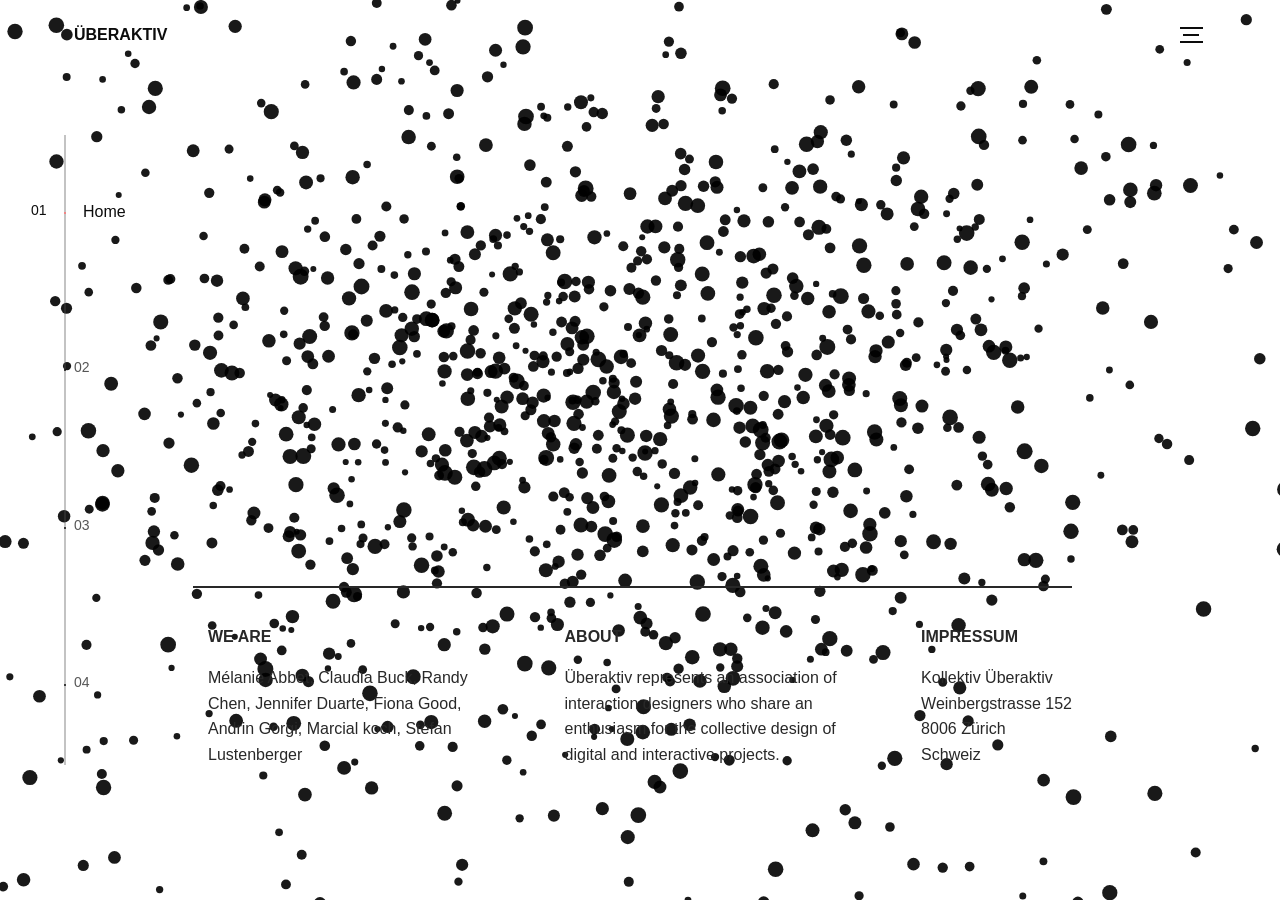
==== index.html @ 7e9a68ea "optimitze mobile an diff screen sizes" ====
<!DOCTYPE html>
<html lang="en">
<head>
  <title>Überaktiv</title>
  <meta charset="utf-8">
  <meta name="viewport" content="width=device-width, initial-scale=1">
  <meta http-equiv="X-UA-Compatible" content="IE=edge">
  <meta name="description" content="HTML5 website template">
  <meta name="keywords" content="global, template, html, sass, jquery">
  <meta name="author" content="Bucky Maler">
  <link rel="stylesheet" href="assets/css/main.css">
</head>
<body onresize>

<!-- notification for small viewports and landscape oriented smartphones -->
<div class="device-notification">
  <a class="device-notification--logo" href="#0">
    <img src="assets/img/logo.png" alt="Global">
    <p>Überaktiv</p>
  </a>
  <p class="device-notification--message">Überaktiv has so much to offer that we must request you orient your device to portrait or find a larger screen. You won't be disappointed.</p>
</div>

<div class="perspective effect-rotate-left">
  <div class="container"><div class="outer-nav--return"></div>
    <div id="viewport" class="l-viewport">
      <div class="l-wrapper">
        <header class="header">
          <a class="header--logo" href="#0">
            <!-- <img src="assets/img/logo.png" alt="Global"> -->
            <p>Überaktiv</p>
          </a>
          <button class="header--cta cta">Hire Us</button>
          <div class="header--nav-toggle">
            <span></span>
          </div>
        </header>
        <nav class="l-side-nav">
          <ul class="side-nav">
            <li class="is-active"><span>Home</span></li>
            <li><span>Team</span></li>
            <!-- <li><span>Works</span></li> -->
            <!-- <li><span>About</span></li> -->
            <!-- <li><span>Contact</span></li> -->
            <li><span>Work</span></li>
            <li><span>Hire us</span></li>
          </ul>
        </nav>
        <ul class="l-main-content main-content">
          <li class="l-section section section--is-active">
            <canvas id="scene" class="scene"></canvas>
            <input id="text" type="text" value="ÜBERAKTIV" hidden />
            <input id="mobileText" type="text" value="ÜBER AKTIV ↓" hidden />
            <div class="intro">
              <div class="intro--banner">
                <!-- <h1>ÜBERAKTIV</h1> -->
                <!-- <h2>Creating interactive experiences that matter.</h2> -->
                <!-- <button class="cta">Hire Us
                  <svg version="1.1" id="Layer_1" xmlns="http://www.w3.org/2000/svg" xmlns:xlink="http://www.w3.org/1999/xlink" x="0px" y="0px" viewBox="0 0 150 118" style="enable-background:new 0 0 150 118;" xml:space="preserve">
                  <g transform="translate(0.000000,118.000000) scale(0.100000,-0.100000)">
                    <path d="M870,1167c-34-17-55-57-46-90c3-15,81-100,194-211l187-185l-565-1c-431,0-571-3-590-13c-55-28-64-94-18-137c21-20,33-20,597-20h575l-192-193C800,103,794,94,849,39c20-20,39-29,61-29c28,0,63,30,298,262c147,144,272,271,279,282c30,51,23,60-219,304C947,1180,926,1196,870,1167z"/>
                  </g>
                  </svg>
                  <span class="btn-background"></span>
                </button> -->
                <!-- <img src="assets/img/woman.gif" style="transform: scale(-1, 1);" alt="Welcome"> -->
              </div>
              <div class="intro--options">
                <a href="#0">
                  <h3>We are</h3>
                  <p>Mélanie Abbet,
                    Claudia Buck,
                    Randy Chen,
                    Jennifer Duarte,
                    Fiona Good,
                    Andrin Gorgi,
                    Marcial koch,
                    Stefan Lustenberger
                  </p>
                </a>
                <a href="#0">
                  <h3>About</h3>
                  <p>Überaktiv represents an association of interaction designers who share an enthusiasm for the collective design of digital and interactive projects.</p>
                </a>
                <a href="https://goo.gl/maps/ycLC1xUgRGAZw4Hj6"  target="_blank">
                  <h3>Impressum</h3>
                  <p>Kollektiv Überaktiv<br>
                    Weinbergstrasse 152<br>
                    8006 Zürich<br>
                    Schweiz
                  </p>
                </a>
              </div>
            </div>
          </li>
          <li class="l-section section">
            <div class="team">
              <h2>Members</h2>
              <div class="team--lockup">
                <ul class="slider">
                  <li class="slider--item slider--item-left">
                    <a href="#0">
                      <div class="slider--item-image">
                        <img src="assets/img/1x/1.png" alt="Victory">
                      </div>
                      <p class="slider--item-title">Fiona Good</p>
                      <p class="slider--item-description">Lorem ipsum dolor sit amet, consectetur adipisicing elit sed do.</p>
                    </a>
                  </li>
                  <li class="slider--item slider--item-center">
                    <a href="#0">
                      <div class="slider--item-image">
                        <img src="assets/img/1x/2.png" alt="Metiew and Smith">
                      </div>
                      <p class="slider--item-title">Marcial Koch</p>
                      <p class="slider--item-description">
                        Spacial Design | Sound Design<br></a>
                  </li>
                  <li class="slider--item slider--item-right">
                    <a href="#0">
                      <div class="slider--item-image">
                        <img src="assets/img/1x/3.png" alt="Alex Nowak">
                      </div>
                      <p class="slider--item-title">Jennifer Duarte</p>
                      <p class="slider--item-description">Lorem ipsum dolor sit amet, consectetur adipisicing elit sed do.</p>
                    </a>
                  </li>
                </ul>
                <div class="slider--prev">
                  <svg version="1.1" id="Layer_1" xmlns="http://www.w3.org/2000/svg" xmlns:xlink="http://www.w3.org/1999/xlink" x="0px" y="0px"
                  viewBox="0 0 150 118" style="enable-background:new 0 0 150 118;" xml:space="preserve">
                  <g transform="translate(0.000000,118.000000) scale(0.100000,-0.100000)">
                    <path d="M561,1169C525,1155,10,640,3,612c-3-13,1-36,8-52c8-15,134-145,281-289C527,41,562,10,590,10c22,0,41,9,61,29
                    c55,55,49,64-163,278L296,510h575c564,0,576,0,597,20c46,43,37,109-18,137c-19,10-159,13-590,13l-565,1l182,180
                    c101,99,187,188,193,199c16,30,12,57-12,84C631,1174,595,1183,561,1169z"/>
                  </g>
                  </svg>
                </div>
                <div class="slider--next">
                  <svg version="1.1" id="Layer_1" xmlns="http://www.w3.org/2000/svg" xmlns:xlink="http://www.w3.org/1999/xlink" x="0px" y="0px" viewBox="0 0 150 118" style="enable-background:new 0 0 150 118;" xml:space="preserve">
                  <g transform="translate(0.000000,118.000000) scale(0.100000,-0.100000)">
                    <path d="M870,1167c-34-17-55-57-46-90c3-15,81-100,194-211l187-185l-565-1c-431,0-571-3-590-13c-55-28-64-94-18-137c21-20,33-20,597-20h575l-192-193C800,103,794,94,849,39c20-20,39-29,61-29c28,0,63,30,298,262c147,144,272,271,279,282c30,51,23,60-219,304C947,1180,926,1196,870,1167z"/>
                  </g>
                  </svg>
                </div>
              </div>
            </div>
          </li>
          <!-- <li class="l-section section">
            <div class="work">
              <h2>Selected work</h2>
              <div class="work--lockup">
                <ul class="slider">
                  <li class="slider--item slider--item-left">
                    <a href="#0">
                      <div class="slider--item-image">
                        <img src="assets/img/work-victory.jpg" alt="Victory">
                      </div>
                      <p class="slider--item-title">Victory</p>
                      <p class="slider--item-description">Lorem ipsum dolor sit amet, consectetur adipisicing elit sed do.</p>
                    </a>
                  </li>
                  <li class="slider--item slider--item-center">
                    <a href="#0">
                      <div class="slider--item-image">
                        <img src="assets/img/work-metiew-smith.jpg" alt="Metiew and Smith">
                      </div>
                      <p class="slider--item-title">Metiew &amp; Smith</p>
                      <p class="slider--item-description">Lorem ipsum dolor sit amet, consectetur adipisicing elit sed do.</p>
                    </a>
                  </li>
                  <li class="slider--item slider--item-right">
                    <a href="#0">
                      <div class="slider--item-image">
                        <img src="assets/img/work-alex-nowak.jpg" alt="Alex Nowak">
                      </div>
                      <p class="slider--item-title">Alex Nowak</p>
                      <p class="slider--item-description">Lorem ipsum dolor sit amet, consectetur adipisicing elit sed do.</p>
                    </a>
                  </li>
                </ul>
                <div class="slider--prev">
                  <svg version="1.1" id="Layer_1" xmlns="http://www.w3.org/2000/svg" xmlns:xlink="http://www.w3.org/1999/xlink" x="0px" y="0px"
                  viewBox="0 0 150 118" style="enable-background:new 0 0 150 118;" xml:space="preserve">
                  <g transform="translate(0.000000,118.000000) scale(0.100000,-0.100000)">
                    <path d="M561,1169C525,1155,10,640,3,612c-3-13,1-36,8-52c8-15,134-145,281-289C527,41,562,10,590,10c22,0,41,9,61,29
                    c55,55,49,64-163,278L296,510h575c564,0,576,0,597,20c46,43,37,109-18,137c-19,10-159,13-590,13l-565,1l182,180
                    c101,99,187,188,193,199c16,30,12,57-12,84C631,1174,595,1183,561,1169z"/>
                  </g>
                  </svg>
                </div>
                <div class="slider--next">
                  <svg version="1.1" id="Layer_1" xmlns="http://www.w3.org/2000/svg" xmlns:xlink="http://www.w3.org/1999/xlink" x="0px" y="0px" viewBox="0 0 150 118" style="enable-background:new 0 0 150 118;" xml:space="preserve">
                  <g transform="translate(0.000000,118.000000) scale(0.100000,-0.100000)">
                    <path d="M870,1167c-34-17-55-57-46-90c3-15,81-100,194-211l187-185l-565-1c-431,0-571-3-590-13c-55-28-64-94-18-137c21-20,33-20,597-20h575l-192-193C800,103,794,94,849,39c20-20,39-29,61-29c28,0,63,30,298,262c147,144,272,271,279,282c30,51,23,60-219,304C947,1180,926,1196,870,1167z"/>
                  </g>
                  </svg>
                </div>
              </div>
            </div>
          </li> -->
          <li class="l-section section">
            <div class="about">
              <!-- <div class="about--banner">
                <h2>We<br>believe in<br>passionate<br>people</h2>
                <a href="#0">Career
                  <span>
                    <svg version="1.1" id="Layer_1" xmlns="http://www.w3.org/2000/svg" xmlns:xlink="http://www.w3.org/1999/xlink" x="0px" y="0px" viewBox="0 0 150 118" style="enable-background:new 0 0 150 118;" xml:space="preserve">
                    <g transform="translate(0.000000,118.000000) scale(0.100000,-0.100000)">
                      <path d="M870,1167c-34-17-55-57-46-90c3-15,81-100,194-211l187-185l-565-1c-431,0-571-3-590-13c-55-28-64-94-18-137c21-20,33-20,597-20h575l-192-193C800,103,794,94,849,39c20-20,39-29,61-29c28,0,63,30,298,262c147,144,272,271,279,282c30,51,23,60-219,304C947,1180,926,1196,870,1167z"/>
                    </g>
                    </svg>
                  </span>
                </a>
                <img src="assets/img/about-visual.png" alt="About Us">
              </div> -->
              <div class="about--options">
                <a href="#0">
                </a>
                <a href="#0">
                </a>
                <a href="#0">
                </a>
              </div>
            </div>
          </li>
          <!-- <li class="l-section section">
            <div class="contact">
              <div class="contact--lockup">
                <div class="modal">
                  <div class="modal--information">
                    <p>Verein Überaktiv, Weinbergstrasse 152, Schweiz</p>
                    <a href="mailto:ouremail@gmail.com">ueberaktiv@gmail.com</a>
                    <a href="tel:+148126287560">+48 12 628 75 60</a>
                  </div>
                  <ul class="modal--options">
                    <li><a href="#0">Bēhance</a></li>
                    <li><a href="#0">dribbble</a></li>
                    <li><a href="mailto:ouremail@gmail.com">Contact Us</a></li>
                  </ul>
                </div>
              </div>
            </div>
          </li> -->
          <li class="l-section section">
            <div class="hire">
              <h2>You want us to do</h2>
              <!-- checkout formspree.io for easy form setup -->
              <form class="work-request">
                <div class="work-request--options">
                  <span class="options-a">
                    <input id="opt-1" type="checkbox" value="app design">
                    <label for="opt-1">
                      <svg version="1.1" id="Layer_1" xmlns="http://www.w3.org/2000/svg" xmlns:xlink="http://www.w3.org/1999/xlink" x="0px" y="0px"
                      viewBox="0 0 150 111" style="enable-background:new 0 0 150 111;" xml:space="preserve">
                      <g transform="translate(0.000000,111.000000) scale(0.100000,-0.100000)">
                        <path d="M950,705L555,310L360,505C253,612,160,700,155,700c-6,0-44-34-85-75l-75-75l278-278L550-5l475,475c261,261,475,480,475,485c0,13-132,145-145,145C1349,1100,1167,922,950,705z"/>
                      </g>
                      </svg>
                      App Design
                    </label>
                    <input id="opt-2" type="checkbox" value="graphic design">
                    <label for="opt-2">
                      <svg version="1.1" id="Layer_1" xmlns="http://www.w3.org/2000/svg" xmlns:xlink="http://www.w3.org/1999/xlink" x="0px" y="0px"
                      viewBox="0 0 150 111" style="enable-background:new 0 0 150 111;" xml:space="preserve">
                      <g transform="translate(0.000000,111.000000) scale(0.100000,-0.100000)">
                        <path d="M950,705L555,310L360,505C253,612,160,700,155,700c-6,0-44-34-85-75l-75-75l278-278L550-5l475,475c261,261,475,480,475,485c0,13-132,145-145,145C1349,1100,1167,922,950,705z"/>
                      </g>
                      </svg>
                      Graphic Design
                    </label>
                    <input id="opt-3" type="checkbox" value="motion design">
                    <label for="opt-3">
                      <svg version="1.1" id="Layer_1" xmlns="http://www.w3.org/2000/svg" xmlns:xlink="http://www.w3.org/1999/xlink" x="0px" y="0px"
                      viewBox="0 0 150 111" style="enable-background:new 0 0 150 111;" xml:space="preserve">
                      <g transform="translate(0.000000,111.000000) scale(0.100000,-0.100000)">
                        <path d="M950,705L555,310L360,505C253,612,160,700,155,700c-6,0-44-34-85-75l-75-75l278-278L550-5l475,475c261,261,475,480,475,485c0,13-132,145-145,145C1349,1100,1167,922,950,705z"/>
                      </g>
                      </svg>
                      Motion Design
                    </label>
                  </span>
                  <span class="options-b">
                    <input id="opt-4" type="checkbox" value="ux design">
                    <label for="opt-4">
                      <svg version="1.1" id="Layer_1" xmlns="http://www.w3.org/2000/svg" xmlns:xlink="http://www.w3.org/1999/xlink" x="0px" y="0px"
                      viewBox="0 0 150 111" style="enable-background:new 0 0 150 111;" xml:space="preserve">
                      <g transform="translate(0.000000,111.000000) scale(0.100000,-0.100000)">
                        <path d="M950,705L555,310L360,505C253,612,160,700,155,700c-6,0-44-34-85-75l-75-75l278-278L550-5l475,475c261,261,475,480,475,485c0,13-132,145-145,145C1349,1100,1167,922,950,705z"/>
                      </g>
                      </svg>
                      UX Design
                    </label>
                    <input id="opt-5" type="checkbox" value="webdesign">
                    <label for="opt-5">
                      <svg version="1.1" id="Layer_1" xmlns="http://www.w3.org/2000/svg" xmlns:xlink="http://www.w3.org/1999/xlink" x="0px" y="0px"
                      viewBox="0 0 150 111" style="enable-background:new 0 0 150 111;" xml:space="preserve">
                      <g transform="translate(0.000000,111.000000) scale(0.100000,-0.100000)">
                        <path d="M950,705L555,310L360,505C253,612,160,700,155,700c-6,0-44-34-85-75l-75-75l278-278L550-5l475,475c261,261,475,480,475,485c0,13-132,145-145,145C1349,1100,1167,922,950,705z"/>
                      </g>
                      </svg>
                      Webdesign
                    </label>
                    <input id="opt-6" type="checkbox" value="marketing">
                    <label for="opt-6">
                      <svg version="1.1" id="Layer_1" xmlns="http://www.w3.org/2000/svg" xmlns:xlink="http://www.w3.org/1999/xlink" x="0px" y="0px"
                      viewBox="0 0 150 111" style="enable-background:new 0 0 150 111;" xml:space="preserve">
                      <g transform="translate(0.000000,111.000000) scale(0.100000,-0.100000)">
                        <path d="M950,705L555,310L360,505C253,612,160,700,155,700c-6,0-44-34-85-75l-75-75l278-278L550-5l475,475c261,261,475,480,475,485c0,13-132,145-145,145C1349,1100,1167,922,950,705z"/>
                      </g>
                      </svg>
                      Marketing
                    </label>
                  </span>
                </div>
                <div class="work-request--information">
                  <div class="information-name">
                    <input id="name" type="text" spellcheck="false">
                    <label for="name">Name</label>
                  </div>
                  <div class="information-email">
                    <input id="email" type="email" spellcheck="false">
                    <label for="email">Email</label>
                  </div>
                </div>
                <input type="submit" value="Send Request">
              </form>
            </div>
          </li>
        </ul>
      </div>
      <img src="assets/img/1.jpg" alt="Welcome">
    </div>
  </div>
  <ul class="outer-nav">
    <li class="is-active">Home</li>
    <li>Team</li>
    <li>Work</li>
    <li>Hire us</li>
  </ul>
</div>

<script src="https://ajax.googleapis.com/ajax/libs/jquery/2.2.4/jquery.min.js"></script>
<script>window.jQuery || document.write('<script src="assets/js/vendor/jquery-2.2.4.min.js"><\/script>')</script>
<script src="assets/js/vendor/hammer-2.0.8.js"></script>
<script src="assets/js/functions.js"></script>
<script src="assets/js/ueberaktiv.js"></script>
</body>
</html>
---- assets/css/main.css ----
@charset "UTF-8";
@import url("https://fonts.googleapis.com/css2?family=Poppins:ital,wght@0,100;0,200;0,300;0,400;0,500;0,600;0,700;0,800;0,900;1,100;1,200;1,300;1,400;1,500;1,600;1,700;1,800;1,900&display=swap");
@font-face {
  font-family: 'Montserrat';
  src: url("fonts/Montserrat-Black.eot");
  src: local("☺"), url("fonts/Montserrat-Black.woff") format("woff"), url("fonts/Montserrat-Black.ttf") format("truetype"), url("fonts/Montserrat-Black.svg") format("svg");
  font-weight: 900;
  font-style: normal;
}

@font-face {
  font-family: 'Montserrat';
  src: url("fonts/Montserrat-Bold.eot");
  src: local("☺"), url("fonts/Montserrat-Bold.woff") format("woff"), url("fonts/Montserrat-Bold.ttf") format("truetype"), url("fonts/Montserrat-Bold.svg") format("svg");
  font-weight: 700;
  font-style: normal;
}

@font-face {
  font-family: 'Montserrat';
  src: url("fonts/Montserrat-Regular.eot");
  src: local("☺"), url("fonts/Montserrat-Regular.woff") format("woff"), url("fonts/Montserrat-Regular.ttf") format("truetype"), url("fonts/Montserrat-Regular.svg") format("svg");
  font-weight: 400;
  font-style: normal;
}

@font-face {
  font-family: 'Montserrat';
  src: url("fonts/Montserrat-Light.eot");
  src: local("☺"), url("fonts/Montserrat-Light.woff") format("woff"), url("fonts/Montserrat-Light.ttf") format("truetype"), url("fonts/Montserrat-Light.svg") format("svg");
  font-weight: 300;
  font-style: normal;
}

/*! normalize.css v3.0.2 | MIT License | git.io/normalize */
html {
  font-family: sans-serif;
  -ms-text-size-adjust: 100%;
  -webkit-text-size-adjust: 100%;
}

body {
  margin: 0;
}

article,
aside,
details,
figcaption,
figure,
footer,
header,
hgroup,
main,
menu,
nav,
section,
summary {
  display: block;
}

audio,
canvas,
progress,
video {
  display: inline-block;
  vertical-align: baseline;
}

audio:not([controls]) {
  display: none;
  height: 0;
}

[hidden],
template {
  display: none;
}

a {
  background-color: transparent;
}

a:active,
a:hover {
  outline: 0;
}

abbr[title] {
  border-bottom: 1px dotted;
}

b,
strong {
  font-weight: bold;
}

dfn {
  font-style: italic;
}

h1 {
  font-size: 2em;
  margin: 0.67em 0;
}

mark {
  background: #ff0;
  color: #000;
}

small {
  font-size: 80%;
}

sub,
sup {
  font-size: 75%;
  line-height: 0;
  position: relative;
  vertical-align: baseline;
}

sup {
  top: -0.5em;
}

sub {
  bottom: -0.25em;
}

img {
  border: 0;
}

svg:not(:root) {
  overflow: hidden;
}

figure {
  margin: 1em 40px;
}

hr {
  -webkit-box-sizing: content-box;
          box-sizing: content-box;
  height: 0;
}

pre {
  overflow: auto;
}

code,
kbd,
pre,
samp {
  font-family: monospace, monospace;
  font-size: 1em;
}

button,
input,
optgroup,
select,
textarea {
  color: inherit;
  font: inherit;
  margin: 0;
}

button {
  overflow: visible;
}

button,
select {
  text-transform: none;
}

button,
html input[type="button"],
input[type="reset"],
input[type="submit"] {
  -webkit-appearance: button;
  cursor: pointer;
}

button[disabled],
html input[disabled] {
  cursor: default;
}

button::-moz-focus-inner,
input::-moz-focus-inner {
  border: 0;
  padding: 0;
}

input {
  line-height: normal;
}

input[type="checkbox"],
input[type="radio"] {
  -webkit-box-sizing: border-box;
          box-sizing: border-box;
  padding: 0;
}

input[type="number"]::-webkit-inner-spin-button,
input[type="number"]::-webkit-outer-spin-button {
  height: auto;
}

input[type="search"] {
  -webkit-appearance: textfield;
  -webkit-box-sizing: content-box;
  box-sizing: content-box;
}

input[type="search"]::-webkit-search-cancel-button,
input[type="search"]::-webkit-search-decoration {
  -webkit-appearance: none;
}

fieldset {
  border: 1px solid #c0c0c0;
  margin: 0 2px;
  padding: 0.35em 0.625em 0.75em;
}

legend {
  border: 0;
  padding: 0;
}

textarea {
  overflow: auto;
}

optgroup {
  font-weight: bold;
}

table {
  border-collapse: collapse;
  border-spacing: 0;
}

td,
th {
  padding: 0;
}

::-moz-selection {
  background: #FFF498;
}

::selection {
  background: #FFF498;
}

::-moz-selection {
  background: #FFF498;
}

img::-moz-selection {
  background: transparent;
}

img::selection {
  background: transparent;
}

img::-moz-selection {
  background: transparent;
}

body {
  -webkit-tap-highlight-color: #FFF498;
}

body {
  background-color: #fff;
  font-size: 1em;
  line-height: 1.6;
  font-family: "montserras", sans-serif;
  color: #0c0c0c;
  -webkit-font-smoothing: antialiased;
  -webkit-text-size-adjust: 100%;
}

body canvas {
  position: absolute;
}

.l-viewport {
  position: relative;
  width: 100%;
  height: 100vh;
  -webkit-box-shadow: 0 0 45px 5px rgba(0, 0, 0, 0.85);
          box-shadow: 0 0 45px 5px rgba(0, 0, 0, 0.85);
  overflow: hidden;
}

.l-wrapper {
  position: relative;
  width: 100vw;
  max-width: 90%;
  height: 100%;
  margin: 0 auto;
}

.l-side-nav {
  position: absolute;
  left: 0;
  display: -webkit-box;
  display: -ms-flexbox;
  display: flex;
  height: 100%;
  -webkit-box-align: center;
      -ms-flex-align: center;
          align-items: center;
}

.l-side-nav::before {
  content: "";
  position: absolute;
  top: 50%;
  left: 0;
  -webkit-transform: translateY(-50%);
          transform: translateY(-50%);
  width: 2px;
  height: 70%;
  max-height: 750px;
  background-color: #555;
  opacity: .35;
  z-index: 10;
}

@media (max-width: 1180px) {
  .l-side-nav {
    display: none;
  }
}

.l-main-content {
  position: relative;
  width: 100%;
  height: 100%;
  margin: 0;
  padding: 0;
  list-style: none;
}

.l-section {
  position: absolute;
  width: 100%;
  height: 100%;
}

.device-notification {
  display: none;
  position: fixed;
  top: 0;
  left: 0;
  width: 100%;
  height: 100%;
  -webkit-box-orient: vertical;
  -webkit-box-direction: normal;
      -ms-flex-direction: column;
          flex-direction: column;
  -webkit-box-align: center;
      -ms-flex-align: center;
          align-items: center;
  -webkit-box-pack: center;
      -ms-flex-pack: center;
          justify-content: center;
  background-color: #0c0c0c;
  z-index: 12;
}

.device-notification--logo {
  display: -webkit-box;
  display: -ms-flexbox;
  display: flex;
  -webkit-box-align: center;
      -ms-flex-align: center;
          align-items: center;
  text-decoration: none;
  color: #fff;
}

.device-notification--logo p {
  margin: 0 0 0 10px;
  font-size: 16px;
  font-weight: 700;
  text-transform: uppercase;
}

.device-notification--message {
  width: 70%;
  margin: 30px 0 0 0;
  font-weight: 700;
  text-align: center;
}

@media (max-width: 767px) and (min-width: 601px) and (max-height: 680px) {
  .device-notification {
    display: -webkit-box;
    display: -ms-flexbox;
    display: flex;
  }
}

@media (max-width: 600px) and (min-width: 480px) and (max-height: 580px) {
  .device-notification {
    display: -webkit-box;
    display: -ms-flexbox;
    display: flex;
  }
}

@media (max-width: 736px) and (min-width: 360px) and (orientation: landscape) {
  .device-notification {
    display: -webkit-box;
    display: -ms-flexbox;
    display: flex;
  }
}

@media (max-width: 359px) {
  .device-notification {
    display: -webkit-box;
    display: -ms-flexbox;
    display: flex;
  }
}

.section {
  opacity: 0;
  visibility: hidden;
  -webkit-transition: opacity .5s ease-in-out, visibility 0s .5s;
  transition: opacity .5s ease-in-out, visibility 0s .5s;
}

.section .scene {
  position: fixed;
  left: 0;
  top: 0;
}

.section--is-active {
  opacity: 1;
  visibility: visible;
  z-index: 1;
  -webkit-transition: opacity .1s ease-in-out .5s;
  transition: opacity .1s ease-in-out .5s;
}

.section--next {
  -webkit-transform: translateY(-45px);
          transform: translateY(-45px);
  -webkit-transition: -webkit-transform .5s ease-in-out;
  transition: -webkit-transform .5s ease-in-out;
  transition: transform .5s ease-in-out;
  transition: transform .5s ease-in-out, -webkit-transform .5s ease-in-out;
}

.section--prev {
  -webkit-transform: translateY(45px);
          transform: translateY(45px);
  -webkit-transition: -webkit-transform .5s ease-in-out;
  transition: -webkit-transform .5s ease-in-out;
  transition: transform .5s ease-in-out;
  transition: transform .5s ease-in-out, -webkit-transform .5s ease-in-out;
}

.header {
  position: absolute;
  top: 0;
  left: 0;
  display: -webkit-box;
  display: -ms-flexbox;
  display: flex;
  width: 100%;
  height: 70px;
  -webkit-box-align: center;
      -ms-flex-align: center;
          align-items: center;
  -webkit-box-pack: justify;
      -ms-flex-pack: justify;
          justify-content: space-between;
  z-index: 10;
}

.header--logo {
  display: -webkit-box;
  display: -ms-flexbox;
  display: flex;
  -webkit-box-align: center;
      -ms-flex-align: center;
          align-items: center;
  text-decoration: none;
  color: #0c0c0c;
}

.header--logo p {
  margin: 0 0 0 10px;
  font-size: 16px;
  font-weight: 700;
  text-transform: uppercase;
}

.header--nav-toggle {
  display: -webkit-box;
  display: -ms-flexbox;
  display: flex;
  width: 50px;
  height: 50px;
  -webkit-box-orient: vertical;
  -webkit-box-direction: normal;
      -ms-flex-direction: column;
          flex-direction: column;
  -webkit-box-align: center;
      -ms-flex-align: center;
          align-items: center;
  -webkit-box-pack: center;
      -ms-flex-pack: center;
          justify-content: center;
  cursor: pointer;
}

.header--nav-toggle span, .header--nav-toggle::before, .header--nav-toggle::after {
  content: "";
  position: relative;
  width: 16px;
  height: 2px;
  background-color: #0c0c0c;
}

.header--nav-toggle::before {
  bottom: 5px;
  width: 23px;
}

.header--nav-toggle::after {
  top: 5px;
  width: 23px;
}

.header--cta {
  position: absolute;
  top: 50%;
  left: 50%;
  -webkit-transform: translate(-50%, -50%);
          transform: translate(-50%, -50%);
  padding: 0 20px;
  line-height: 30px;
  text-decoration: none;
  color: #fff;
  font-weight: 700;
  text-transform: uppercase;
  background-color: #ff7070;
  border: none;
  opacity: 0;
  visibility: hidden;
  -webkit-transition: opacity .4s ease-in-out, visibility 0s .4s;
  transition: opacity .4s ease-in-out, visibility 0s .4s;
}

.header--cta:focus {
  outline: none;
}

.header--cta.is-active {
  opacity: 1;
  visibility: visible;
  -webkit-transition: opacity .4s ease-in-out .4s;
  transition: opacity .4s ease-in-out .4s;
}

@media (max-width: 767px) {
  .header--cta {
    display: none;
  }
}

.side-nav {
  position: relative;
  display: -webkit-box;
  display: -ms-flexbox;
  display: flex;
  width: 100px;
  height: 70%;
  max-height: 750px;
  -webkit-box-orient: vertical;
  -webkit-box-direction: normal;
      -ms-flex-direction: column;
          flex-direction: column;
  -ms-flex-pack: distribute;
      justify-content: space-around;
  margin: 0;
  padding: 0;
  list-style-position: inside;
  z-index: 10;
}

.side-nav > li {
  position: relative;
  top: -5px;
  color: #0c0c0c;
  font-size: 6px;
  cursor: pointer;
}

.side-nav > li span {
  position: relative;
  top: 3px;
  left: 10px;
  color: #0c0c0c;
  font-size: 16px;
  font-weight: 300;
  opacity: 0;
  visibility: hidden;
}

.side-nav > li::before {
  position: absolute;
  top: 3px;
  left: 10px;
  color: #555;
  font-size: 14px;
  font-weight: 300;
}

.side-nav li:nth-child(1)::before {
  content: "01";
}

.side-nav li:nth-child(2)::before {
  content: "02";
}

.side-nav li:nth-child(3)::before {
  content: "03";
}

.side-nav li:nth-child(4)::before {
  content: "04";
}

.side-nav li:nth-child(5)::before {
  content: "05";
}

.side-nav li.is-active {
  color: #ff7070;
  -webkit-transition: color .4s ease-in-out;
  transition: color .4s ease-in-out;
}

.side-nav li.is-active span {
  opacity: 1;
  visibility: visible;
  -webkit-transition: opacity .4s ease-in-out;
  transition: opacity .4s ease-in-out;
}

.side-nav li.is-active::before {
  left: -33px;
  color: #0c0c0c;
}

.intro {
  position: relative;
  display: -webkit-box;
  display: -ms-flexbox;
  display: flex;
  width: 1200px;
  max-width: 75%;
  height: 100%;
  -webkit-box-orient: vertical;
  -webkit-box-direction: normal;
      -ms-flex-direction: column;
          flex-direction: column;
  -webkit-box-pack: center;
      -ms-flex-pack: center;
          justify-content: center;
  margin: 0 auto;
}

@media (max-width: 1180px) {
  .intro {
    max-width: 100%;
  }
}

.intro--banner {
  position: relative;
  height: 475px;
}

.intro--banner::before {
  content: "";
  position: absolute;
  bottom: 20px;
  left: -15px;
  right: 0;
  height: 2px;
  background-color: #282828;
}

.intro--banner h1 {
  position: relative;
  font-size: 80px;
  font-weight: 800;
  line-height: 1;
  z-index: 1;
}

.intro--banner h2 {
  position: relative;
  font-size: 48px;
  font-weight: 200;
  line-height: 1.2;
  z-index: 1;
}

.intro--banner button {
  position: absolute;
  bottom: 80px;
  padding: 5px 17px 5px 12px;
  font-weight: 700;
  background-color: transparent;
  border: none;
}

.intro--banner button .btn-background {
  position: absolute;
  top: 0;
  left: 23px;
  right: 0;
  height: 100%;
  background-color: #ff7070;
  z-index: -1;
  -webkit-transition: .2s ease-in-out;
  transition: .2s ease-in-out;
}

.intro--banner button:hover .btn-background {
  left: 0;
}

.intro--banner button:focus {
  outline: none;
}

.intro--banner button svg {
  position: relative;
  left: 5px;
  width: 15px;
  fill: #fff;
}

.intro--banner img {
  position: absolute;
  bottom: 21px;
  right: -50px;
  width: auto;
  height: 100%;
}

.intro--options {
  display: -webkit-box;
  display: -ms-flexbox;
  display: flex;
  -webkit-box-pack: justify;
      -ms-flex-pack: justify;
          justify-content: space-between;
  margin: 0;
  padding: 0;
  list-style: none;
}

.intro--options > a {
  max-width: 300px;
  text-decoration: none;
  color: #282828;
  -webkit-transition: color .2s ease-in-out;
  transition: color .2s ease-in-out;
}

.intro--options > a:hover {
  color: #ff7070;
}

.intro--options h3 {
  font-size: 16px;
  text-transform: uppercase;
}

.intro--options p {
  margin-bottom: 0;
}

@media (max-width: 900px) {
  .intro--banner {
    height: 475px;
  }
  .intro--banner h1 {
    font-size: 55px;
  }
  .intro--banner h2 {
    font-size: 55px;
  }
  .intro--options > a {
    margin-right: 30px;
  }
  .intro--options > a:last-child {
    margin-right: 0;
  }
}

@media (max-width: 767px) {
  .intro--banner {
    height: 305px;
  }
  .intro--banner h1 {
    font-size: 44px;
  }
  .intro--banner h2 {
    font-size: 44px;
  }
  .intro--options {
    display: block;
  }
  .intro--options > a {
    display: block;
    max-width: 100%;
    margin: 0 0 30px 0;
  }
  .intro--options > a:last-child {
    margin-bottom: 0;
  }
}

@media (max-width: 600px) {
  .intro--banner {
    height: 400px;
  }
  .intro--banner h1 {
    font-size: 48px;
    margin-top: 100px;
  }
  .intro--banner h2 {
    font-size: 32px;
  }
  .intro--banner img {
    display: none;
  }
}

@media (max-width: 600px) and (max-height: 812px) {
  .intro--banner {
    height: auto;
  }
  .intro--banner::before, .intro--banner::after {
    display: none;
  }
  .intro--banner h1 {
    margin-top: 0;
  }
  .intro--banner h2 {
    margin-top: 0;
  }
  .intro--options {
    display: none;
  }
}

.team {
  position: relative;
  display: -webkit-box;
  display: -ms-flexbox;
  display: flex;
  width: 960px;
  max-width: 80%;
  height: 100%;
  -webkit-box-orient: vertical;
  -webkit-box-direction: normal;
      -ms-flex-direction: column;
          flex-direction: column;
  -webkit-box-pack: center;
      -ms-flex-pack: center;
          justify-content: center;
  margin: 0 auto;
}

@media (max-width: 1180px) {
  .team {
    max-width: 100%;
  }
}

.team h2 {
  margin: 0 0 20px 0;
  font-size: 30px;
  text-align: center;
}

.team--lockup {
  position: relative;
}

.team--lockup .slider {
  position: relative;
  display: -webkit-box;
  display: -ms-flexbox;
  display: flex;
  width: 80%;
  margin: 0 auto;
  padding: 0;
  list-style: none;
}

.team--lockup .slider--item {
  position: absolute;
  display: none;
  text-align: center;
}

.team--lockup .slider--item a {
  text-decoration: none;
  color: #858585;
}

.team--lockup .slider--item-title {
  margin-top: 10px;
  font-size: 12px;
  font-weight: 700;
  text-transform: uppercase;
}

.team--lockup .slider--item-description {
  display: none;
  max-width: 350px;
  margin: 0 auto;
}

.team--lockup .slider--item-image {
  width: 150px;
  height: 150px;
  margin: 0 auto;
  border-radius: 50%;
  overflow: hidden;
}

.team--lockup .slider--item-image img {
  width: 100%;
}

.team--lockup .slider--item-left {
  top: 50%;
  left: 0;
  -webkit-transform: translateY(-50%);
          transform: translateY(-50%);
  display: block;
}

.team--lockup .slider--item-right {
  top: 50%;
  right: 0;
  -webkit-transform: translateY(-50%);
          transform: translateY(-50%);
  display: block;
}

.team--lockup .slider--item-center {
  position: relative;
  top: 30px;
  left: 50%;
  -webkit-transform: translateX(-50%);
          transform: translateX(-50%);
  display: block;
}

.team--lockup .slider--item-center a {
  color: #0c0c0c;
}

.team--lockup .slider--item-center .slider--item-title {
  margin-top: 25px;
  font-size: 16px;
}

.team--lockup .slider--item-center .slider--item-description {
  display: block;
}

.team--lockup .slider--item-center .slider--item-image {
  width: 300px;
  height: 300px;
}

.team--lockup .slider--next,
.team--lockup .slider--prev {
  position: absolute;
  top: 160px;
  display: -webkit-box;
  display: -ms-flexbox;
  display: flex;
  width: 50px;
  height: 50px;
  -webkit-box-align: center;
      -ms-flex-align: center;
          align-items: center;
  -webkit-box-pack: center;
      -ms-flex-pack: center;
          justify-content: center;
  background-color: #282828;
  border-radius: 50%;
  cursor: pointer;
}

.team--lockup .slider--next svg,
.team--lockup .slider--prev svg {
  width: 20px;
  fill: #fff;
}

.team--lockup .slider--next {
  right: 0;
}

.team--lockup .slider--prev {
  left: 0;
}

@media (max-width: 900px) {
  .team--lockup .slider--item-image {
    width: 120px;
    height: 120px;
  }
  .team--lockup .slider--item-center .slider--item-image {
    width: 240px;
    height: 240px;
  }
  .team--lockup .slider--next,
  .team--lockup .slider--prev {
    top: 130px;
  }
}

@media (max-width: 767px) {
  .team--lockup .slider {
    width: 75%;
  }
  .team--lockup .slider--item-image {
    width: 90px;
    height: 90px;
  }
  .team--lockup .slider--item-center .slider--item-image {
    width: 190px;
    height: 190px;
  }
  .team--lockup .slider--next,
  .team--lockup .slider--prev {
    top: 105px;
  }
}

@media (max-width: 600px) {
  .team--lockup .slider {
    width: auto;
  }
  .team--lockup .slider--item-left, .team--lockup .slider--item-right {
    display: none;
  }
}

.work {
  position: relative;
  display: -webkit-box;
  display: -ms-flexbox;
  display: flex;
  width: 960px;
  max-width: 80%;
  height: 100%;
  -webkit-box-orient: vertical;
  -webkit-box-direction: normal;
      -ms-flex-direction: column;
          flex-direction: column;
  -webkit-box-pack: center;
      -ms-flex-pack: center;
          justify-content: center;
  margin: 0 auto;
}

@media (max-width: 1180px) {
  .work {
    max-width: 100%;
  }
}

.work h2 {
  margin: 0 0 20px 0;
  font-size: 30px;
  text-align: center;
}

.work--lockup {
  position: relative;
}

.work--lockup .slider {
  position: relative;
  display: -webkit-box;
  display: -ms-flexbox;
  display: flex;
  width: 80%;
  margin: 0 auto;
  padding: 0;
  list-style: none;
}

.work--lockup .slider--item {
  position: absolute;
  display: none;
  text-align: center;
}

.work--lockup .slider--item a {
  text-decoration: none;
  color: #858585;
}

.work--lockup .slider--item-title {
  margin-top: 10px;
  font-size: 12px;
  font-weight: 700;
  text-transform: uppercase;
}

.work--lockup .slider--item-description {
  display: none;
  max-width: 250px;
  margin: 0 auto;
}

.work--lockup .slider--item-image {
  width: 150px;
  height: 150px;
  margin: 0 auto;
  border-radius: 50%;
  overflow: hidden;
}

.work--lockup .slider--item-image img {
  width: 100%;
}

.work--lockup .slider--item-left {
  top: 50%;
  left: 0;
  -webkit-transform: translateY(-50%);
          transform: translateY(-50%);
  display: block;
}

.work--lockup .slider--item-right {
  top: 50%;
  right: 0;
  -webkit-transform: translateY(-50%);
          transform: translateY(-50%);
  display: block;
}

.work--lockup .slider--item-center {
  position: relative;
  top: 30px;
  left: 50%;
  -webkit-transform: translateX(-50%);
          transform: translateX(-50%);
  display: block;
}

.work--lockup .slider--item-center a {
  color: #fff;
}

.work--lockup .slider--item-center .slider--item-title {
  margin-top: 25px;
  font-size: 16px;
}

.work--lockup .slider--item-center .slider--item-description {
  display: block;
}

.work--lockup .slider--item-center .slider--item-image {
  width: 300px;
  height: 300px;
}

.work--lockup .slider--next,
.work--lockup .slider--prev {
  position: absolute;
  top: 160px;
  display: -webkit-box;
  display: -ms-flexbox;
  display: flex;
  width: 50px;
  height: 50px;
  -webkit-box-align: center;
      -ms-flex-align: center;
          align-items: center;
  -webkit-box-pack: center;
      -ms-flex-pack: center;
          justify-content: center;
  background-color: #282828;
  border-radius: 50%;
  cursor: pointer;
}

.work--lockup .slider--next svg,
.work--lockup .slider--prev svg {
  width: 20px;
  fill: #fff;
}

.work--lockup .slider--next {
  right: 0;
}

.work--lockup .slider--prev {
  left: 0;
}

@media (max-width: 900px) {
  .work--lockup .slider--item-image {
    width: 120px;
    height: 120px;
  }
  .work--lockup .slider--item-center .slider--item-image {
    width: 240px;
    height: 240px;
  }
  .work--lockup .slider--next,
  .work--lockup .slider--prev {
    top: 130px;
  }
}

@media (max-width: 767px) {
  .work--lockup .slider {
    width: 75%;
  }
  .work--lockup .slider--item-image {
    width: 90px;
    height: 90px;
  }
  .work--lockup .slider--item-center .slider--item-image {
    width: 190px;
    height: 190px;
  }
  .work--lockup .slider--next,
  .work--lockup .slider--prev {
    top: 105px;
  }
}

@media (max-width: 600px) {
  .work--lockup .slider {
    width: auto;
  }
  .work--lockup .slider--item-left, .work--lockup .slider--item-right {
    display: none;
  }
}

.about {
  position: relative;
  display: -webkit-box;
  display: -ms-flexbox;
  display: flex;
  width: 1200px;
  max-width: 75%;
  height: 100%;
  -webkit-box-orient: vertical;
  -webkit-box-direction: normal;
      -ms-flex-direction: column;
          flex-direction: column;
  -webkit-box-pack: center;
      -ms-flex-pack: center;
          justify-content: center;
  margin: 0 auto;
}

@media (max-width: 1180px) {
  .about {
    max-width: 100%;
  }
}

.about--banner {
  position: relative;
  height: 475px;
}

.about--banner::before {
  content: "";
  position: absolute;
  top: 20px;
  left: 200px;
  -webkit-transform: rotate(-25deg);
          transform: rotate(-25deg);
  border: 5px solid #ff7070;
  border-right-color: transparent;
  border-bottom-color: transparent;
}

.about--banner::after {
  content: "";
  position: absolute;
  top: 75px;
  left: 400px;
  -webkit-transform: rotate(45deg);
          transform: rotate(45deg);
  width: 10px;
  height: 10px;
  background-color: #ff7070;
}

.about--banner h2 {
  position: relative;
  margin-top: 35px;
  font-size: 68px;
  font-weight: 900;
  line-height: 1;
  z-index: 1;
}

.about--banner h2::before {
  content: "";
  position: absolute;
  top: 60px;
  left: 268px;
  width: 30px;
  height: 30px;
  background-color: #ff7070;
  border-radius: 50%;
}

.about--banner h2::after {
  content: "";
  position: absolute;
  top: 255px;
  left: 255px;
  width: 10px;
  height: 10px;
  background-color: #ff7070;
}

.about--banner a {
  padding: 5px 17px 5px 0;
  text-decoration: none;
  color: #0c0c0c;
  font-weight: 700;
  text-transform: uppercase;
  background-color: transparent;
}

.about--banner a:hover svg {
  left: 10px;
}

.about--banner a svg {
  position: relative;
  left: 5px;
  width: 15px;
  fill: #fff;
  -webkit-transition: left .2s ease-in-out;
  transition: left .2s ease-in-out;
}

.about--banner img {
  position: absolute;
  bottom: -90px;
  right: -12px;
}

.about--options {
  display: -webkit-box;
  display: -ms-flexbox;
  display: flex;
  -webkit-box-pack: justify;
      -ms-flex-pack: justify;
          justify-content: space-between;
  margin: 0;
  padding: 0;
  list-style: none;
}

.about--options > a {
  position: relative;
  width: calc(100%/ 3.2);
  height: 400px;
  text-decoration: none;
  color: #0c0c0c;
  background-position: center;
  background-size: cover;
  background-repeat: no-repeat;
}

.about--options > a:nth-child(1) {
  background-image: url("../img/about-winners.jpg");
}

.about--options > a:nth-child(2) {
  background-image: url("../img/about-philosophy.jpg");
}

.about--options > a:nth-child(3) {
  background-image: url("../img/about-history.jpg");
}

.about--options > a:hover h3 {
  bottom: -50px;
}

.about--options h3 {
  position: absolute;
  bottom: -38px;
  left: 10px;
  font-size: 16px;
  text-transform: uppercase;
  -webkit-transition: bottom .2s ease-in-out, left .2s ease-in-out;
  transition: bottom .2s ease-in-out, left .2s ease-in-out;
}

@media (max-width: 767px) {
  .about--banner {
    height: 305px;
  }
  .about--banner::before {
    top: 0;
    left: 125px;
  }
  .about--banner::after {
    top: 35px;
    left: 260px;
  }
  .about--banner h2 {
    margin-top: 10px;
    font-size: 44px;
  }
  .about--banner h2::before {
    top: 28px;
    left: 168px;
  }
  .about--banner h2::after {
    top: 163px;
    left: 163px;
  }
  .about--banner img {
    width: 315px;
  }
}

@media (max-width: 600px) {
  .about--banner {
    height: auto;
  }
  .about--banner::before {
    left: 155px;
  }
  .about--banner::after {
    left: 310px;
  }
  .about--banner h2 {
    margin-top: 0;
    font-size: 55px;
  }
  .about--banner h2::before {
    top: 43px;
    left: 214px;
  }
  .about--banner h2::after {
    top: 205px;
    left: 205px;
  }
  .about--banner img {
    display: none;
  }
  .about--options {
    display: none;
  }
}

.contact {
  position: fixed;
  top: 0;
  left: 0;
  width: 100%;
  height: 100%;
  background-image: url("../img/contact-visual.png");
  background-position: center;
  background-size: cover;
  background-repeat: no-repeat;
}

.contact--lockup {
  position: relative;
  display: -webkit-box;
  display: -ms-flexbox;
  display: flex;
  width: 900px;
  max-width: 75%;
  height: 100%;
  -webkit-box-align: center;
      -ms-flex-align: center;
          align-items: center;
  -webkit-box-pack: end;
      -ms-flex-pack: end;
          justify-content: flex-end;
  margin: 0 auto;
}

@media (max-width: 1180px) {
  .contact--lockup {
    max-width: 90%;
  }
}

@media (max-width: 767px) {
  .contact--lockup {
    -webkit-box-pack: center;
        -ms-flex-pack: center;
            justify-content: center;
  }
}

.contact--lockup .modal {
  padding: 45px 45px;
  text-align: center;
  background-color: #0c0c0c;
  -webkit-box-shadow: 0 0 30px 0 rgba(0, 0, 0, 0.75);
          box-shadow: 0 0 30px 0 rgba(0, 0, 0, 0.75);
}

.contact--lockup .modal--information p,
.contact--lockup .modal--information a {
  display: block;
  margin: 14px 0;
  text-decoration: none;
  color: #fff;
  font-weight: 700;
}

.contact--lockup .modal--information p {
  margin-top: 0;
}

.contact--lockup .modal--options {
  margin: 0;
  padding: 0;
  list-style: none;
}

.contact--lockup .modal--options > li {
  width: 130px;
  margin: 0 auto 25px auto;
}

.contact--lockup .modal--options li:nth-child(1) {
  background-color: #1769ff;
}

.contact--lockup .modal--options li:nth-child(2) {
  background-color: #ea4c89;
}

.contact--lockup .modal--options li:nth-child(3) {
  margin-bottom: 0;
  background-color: #ff7070;
  text-transform: uppercase;
}

.contact--lockup .modal--options a {
  display: block;
  width: 100%;
  padding: 8px 0;
  text-decoration: none;
  color: #fff;
  font-weight: 700;
}

.hire {
  position: relative;
  display: -webkit-box;
  display: -ms-flexbox;
  display: flex;
  width: 700px;
  max-width: 75%;
  height: 100%;
  -webkit-box-orient: vertical;
  -webkit-box-direction: normal;
      -ms-flex-direction: column;
          flex-direction: column;
  -webkit-box-pack: center;
      -ms-flex-pack: center;
          justify-content: center;
  margin: 0 auto;
}

@media (max-width: 1180px) {
  .hire {
    max-width: 100%;
  }
}

.hire h2 {
  margin: 0 0 20px 0;
  font-size: 30px;
  text-align: center;
}

.work-request {
  display: -webkit-box;
  display: -ms-flexbox;
  display: flex;
  width: 100%;
  -webkit-box-orient: vertical;
  -webkit-box-direction: normal;
      -ms-flex-direction: column;
          flex-direction: column;
  -webkit-box-align: center;
      -ms-flex-align: center;
          align-items: center;
  color: #0c0c0c;
}

.work-request input[type="submit"] {
  width: 400px;
  max-width: 100%;
  line-height: 50px;
  font-size: 16px;
  font-weight: 700;
  text-transform: uppercase;
  background-color: #ff7070;
  border: none;
  border-radius: 0;
}

.work-request input[type="submit"]:focus {
  outline: none;
}

.work-request--options {
  display: -webkit-box;
  display: -ms-flexbox;
  display: flex;
  width: 100%;
  -webkit-box-orient: vertical;
  -webkit-box-direction: normal;
      -ms-flex-direction: column;
          flex-direction: column;
  -webkit-box-align: center;
      -ms-flex-align: center;
          align-items: center;
  margin: 30px 0;
}

.work-request--options .options-a {
  display: -webkit-box;
  display: -ms-flexbox;
  display: flex;
  width: 100%;
  -webkit-box-pack: justify;
      -ms-flex-pack: justify;
          justify-content: space-between;
}

.work-request--options .options-b {
  display: -webkit-box;
  display: -ms-flexbox;
  display: flex;
  width: 72%;
  -ms-flex-wrap: wrap;
      flex-wrap: wrap;
  -ms-flex-pack: distribute;
      justify-content: space-around;
}

.work-request--options label {
  display: block;
  width: 200px;
  margin-bottom: 30px;
  line-height: 50px;
  font-size: 16px;
  font-weight: 700;
  text-align: center;
  border: 2px solid #0c0c0c;
  cursor: pointer;
  -webkit-transition: background-color .2s ease-in-out, border-color .2s ease-in-out;
  transition: background-color .2s ease-in-out, border-color .2s ease-in-out;
}

.work-request--options label:hover {
  border-color: #ff7070;
}

.work-request--options label svg {
  position: relative;
  left: -5px;
  width: 0;
  fill: #0c0c0c;
  -webkit-transition: width .2s ease-in-out;
  transition: width .2s ease-in-out;
}

.work-request--options input[type="checkbox"] {
  display: none;
}

.work-request--options input[type="checkbox"]:checked + label {
  background-color: #ff7070;
  border-color: #ff7070;
}

.work-request--options input[type="checkbox"]:checked + label svg {
  width: 15px;
}

.work-request--information {
  display: -webkit-box;
  display: -ms-flexbox;
  display: flex;
  width: 100%;
  -webkit-box-pack: justify;
      -ms-flex-pack: justify;
          justify-content: space-between;
  margin-bottom: 60px;
}

.work-request--information .information-name,
.work-request--information .information-email {
  position: relative;
  width: 45%;
  height: 50px;
  font-size: 30px;
  font-weight: 300;
}

.work-request--information input[type="text"],
.work-request--information input[type="email"] {
  width: 100%;
  padding: 0 0 5px 0;
  background-color: transparent;
  border: none;
  border-bottom: 1px solid #0c0c0c;
  border-radius: 0;
}

.work-request--information input[type="text"]:focus,
.work-request--information input[type="email"]:focus {
  outline: none;
  background-color: #fff;
}

.work-request--information label {
  position: absolute;
  top: 0;
  left: 0;
  pointer-events: none;
  -webkit-transition: top .2s ease-in-out, font-size .2s ease-in-out;
  transition: top .2s ease-in-out, font-size .2s ease-in-out;
}

.work-request--information input:focus + label,
.work-request--information input.has-value + label {
  top: -15px;
  font-size: 14px;
}

@media (max-width: 767px) {
  .work-request--options {
    -webkit-box-orient: horizontal;
    -webkit-box-direction: normal;
        -ms-flex-direction: row;
            flex-direction: row;
    -ms-flex-pack: distribute;
        justify-content: space-around;
  }
  .work-request--options .options-a,
  .work-request--options .options-b {
    display: block;
    width: auto;
  }
}

@media (max-width: 600px) {
  .work-request--options {
    margin: 20px 0;
  }
}

@media (max-width: 600px) and (max-width: 415px) {
  .work-request--options {
    -webkit-box-pack: justify;
        -ms-flex-pack: justify;
            justify-content: space-between;
  }
}

@media (max-width: 600px) {
  .work-request--options label {
    width: 150px;
    margin-bottom: 15px;
    font-size: 14px;
  }
  .work-request--options input[type="checkbox"]:checked + label svg {
    width: 12px;
  }
  .work-request--information {
    margin-bottom: 30px;
  }
  .work-request--information .information-name,
  .work-request--information .information-email {
    height: 40px;
    font-size: 24px;
  }
}

.perspective {
  position: relative;
  width: 100%;
  height: 100%;
  overflow: hidden;
}

.perspective--modalview {
  position: fixed;
  -webkit-perspective: 1500px;
          perspective: 1500px;
}

.container {
  position: relative;
  -webkit-transform: translateZ(0) translateX(0) rotateY(0deg);
          transform: translateZ(0) translateX(0) rotateY(0deg);
  min-height: 100%;
  outline: 30px solid #ff7070;
  -webkit-transition: -webkit-transform .4s;
  transition: -webkit-transform .4s;
  transition: transform .4s;
  transition: transform .4s, -webkit-transform .4s;
}

.modalview .container {
  position: absolute;
  width: 100%;
  height: 100%;
  overflow: hidden;
  -webkit-backface-visibility: hidden;
          backface-visibility: hidden;
}

.effect-rotate-left .container {
  -webkit-transform-origin: 0% 50%;
          transform-origin: 0% 50%;
  -webkit-transition: -webkit-transform .4s;
  transition: -webkit-transform .4s;
  transition: transform .4s;
  transition: transform .4s, -webkit-transform .4s;
}

.effect-rotate-left--animate .container {
  -webkit-transform: translateZ(-1800px) translateX(-50%) rotateY(45deg);
          transform: translateZ(-1800px) translateX(-50%) rotateY(45deg);
  outline: 30px solid #ff7070;
}

.outer-nav {
  position: absolute;
  top: 50%;
  left: 55%;
  -webkit-transform: translateY(-50%);
          transform: translateY(-50%);
  -webkit-transform-style: preserve-3d;
          transform-style: preserve-3d;
  margin: 0;
  padding: 0;
  list-style: none;
  text-align: center;
  visibility: hidden;
  -webkit-transition: visibility 0s .2s;
  transition: visibility 0s .2s;
}

.outer-nav.is-vis {
  visibility: visible;
}

.outer-nav--return {
  position: absolute;
  top: 0;
  left: 0;
  width: 100%;
  height: 100%;
  display: none;
  cursor: pointer;
  z-index: 11;
}

.outer-nav--return.is-vis {
  display: block;
}

.outer-nav > li {
  -webkit-transform-style: preserve-3d;
          transform-style: preserve-3d;
  -webkit-transform: translateX(350px) translateZ(-1000px);
          transform: translateX(350px) translateZ(-1000px);
  font-size: 55px;
  font-weight: 900;
  opacity: 0;
  cursor: pointer;
  -webkit-transition: opacity .2s, -webkit-transform .2s;
  transition: opacity .2s, -webkit-transform .2s;
  transition: transform .2s, opacity .2s;
  transition: transform .2s, opacity .2s, -webkit-transform .2s;
}

.outer-nav > li.is-vis {
  -webkit-transform: translateX(0) translateZ(0);
          transform: translateX(0) translateZ(0);
  opacity: 1;
  -webkit-transition: opacity .4s, -webkit-transform .4s;
  transition: opacity .4s, -webkit-transform .4s;
  transition: transform .4s, opacity .4s;
  transition: transform .4s, opacity .4s, -webkit-transform .4s;
}

.outer-nav > li::before {
  content: "";
  position: absolute;
  top: 50%;
  left: 50%;
  -webkit-transform: translate(-50%, -25%);
          transform: translate(-50%, -25%);
  width: 110%;
  height: 15px;
  opacity: 0;
  background-color: #ff7070;
}

.outer-nav > li.is-active::before {
  opacity: 1;
}

@media (max-width: 767px) {
  .outer-nav > li {
    font-size: 44px;
  }
}

@media (max-width: 600px) {
  .outer-nav > li {
    font-size: 34px;
  }
}

.outer-nav li.is-vis:nth-child(2) {
  -webkit-transition-delay: .04s;
          transition-delay: .04s;
}

.outer-nav li.is-vis:nth-child(3) {
  -webkit-transition-delay: .08s;
          transition-delay: .08s;
}

.outer-nav li.is-vis:nth-child(4) {
  -webkit-transition-delay: .12s;
          transition-delay: .12s;
}

.outer-nav li.is-vis:nth-child(5) {
  -webkit-transition-delay: .16s;
          transition-delay: .16s;
}

.rainbow {
  -webkit-animation: rainbow 2.5s linear;
          animation: rainbow 2.5s linear;
  -webkit-animation-iteration-count: infinite;
          animation-iteration-count: infinite;
}

@-webkit-keyframes rainbow {
  100%, 0% {
    color: red;
  }
  8% {
    color: #ff7f00;
  }
  16% {
    color: yellow;
  }
  25% {
    color: chartreuse;
  }
  33% {
    color: lime;
  }
  41% {
    color: springgreen;
  }
  50% {
    color: cyan;
  }
  58% {
    color: #007fff;
  }
  66% {
    color: blue;
  }
  75% {
    color: #7f00ff;
  }
  83% {
    color: magenta;
  }
  91% {
    color: #ff007f;
  }
}

@keyframes rainbow {
  100%, 0% {
    color: red;
  }
  8% {
    color: #ff7f00;
  }
  16% {
    color: yellow;
  }
  25% {
    color: chartreuse;
  }
  33% {
    color: lime;
  }
  41% {
    color: springgreen;
  }
  50% {
    color: cyan;
  }
  58% {
    color: #007fff;
  }
  66% {
    color: blue;
  }
  75% {
    color: #7f00ff;
  }
  83% {
    color: magenta;
  }
  91% {
    color: #ff007f;
  }
}

.rainbow-bg {
  -webkit-animation: rainbow-bg 2.5s linear;
          animation: rainbow-bg 2.5s linear;
  -webkit-animation-iteration-count: infinite;
          animation-iteration-count: infinite;
}

@-webkit-keyframes rainbow-bg {
  100%, 0% {
    background-color: red;
  }
  8% {
    background-color: #ff7f00;
  }
  16% {
    background-color: yellow;
  }
  25% {
    background-color: chartreuse;
  }
  33% {
    background-color: lime;
  }
  41% {
    background-color: springgreen;
  }
  50% {
    background-color: cyan;
  }
  58% {
    background-color: #007fff;
  }
  66% {
    background-color: blue;
  }
  75% {
    background-color: #7f00ff;
  }
  83% {
    background-color: magenta;
  }
  91% {
    background-color: #ff007f;
  }
}

@keyframes rainbow-bg {
  100%, 0% {
    background-color: red;
  }
  8% {
    background-color: #ff7f00;
  }
  16% {
    background-color: yellow;
  }
  25% {
    background-color: chartreuse;
  }
  33% {
    background-color: lime;
  }
  41% {
    background-color: springgreen;
  }
  50% {
    background-color: cyan;
  }
  58% {
    background-color: #007fff;
  }
  66% {
    background-color: blue;
  }
  75% {
    background-color: #7f00ff;
  }
  83% {
    background-color: magenta;
  }
  91% {
    background-color: #ff007f;
  }
}

.rainbow-border {
  -webkit-animation: rainbow-border 2.5s linear;
          animation: rainbow-border 2.5s linear;
  -webkit-animation-iteration-count: infinite;
          animation-iteration-count: infinite;
}

@-webkit-keyframes rainbow-border {
  100%, 0% {
    border-color: red;
  }
  8% {
    border-color: #ff7f00;
  }
  16% {
    border-color: #bdbd00;
  }
  25% {
    border-color: chartreuse;
  }
  33% {
    border-color: lime;
  }
  41% {
    border-color: springgreen;
  }
  50% {
    border-color: cyan;
  }
  58% {
    border-color: #007fff;
  }
  66% {
    border-color: blue;
  }
  75% {
    border-color: #7f00ff;
  }
  83% {
    border-color: magenta;
  }
  91% {
    border-color: #ff007f;
  }
}

@keyframes rainbow-border {
  100%, 0% {
    border-color: red;
  }
  8% {
    border-color: #ff7f00;
  }
  16% {
    border-color: #bdbd00;
  }
  25% {
    border-color: chartreuse;
  }
  33% {
    border-color: lime;
  }
  41% {
    border-color: springgreen;
  }
  50% {
    border-color: cyan;
  }
  58% {
    border-color: #007fff;
  }
  66% {
    border-color: blue;
  }
  75% {
    border-color: #7f00ff;
  }
  83% {
    border-color: magenta;
  }
  91% {
    border-color: #ff007f;
  }
}
/*# sourceMappingURL=main.css.map */
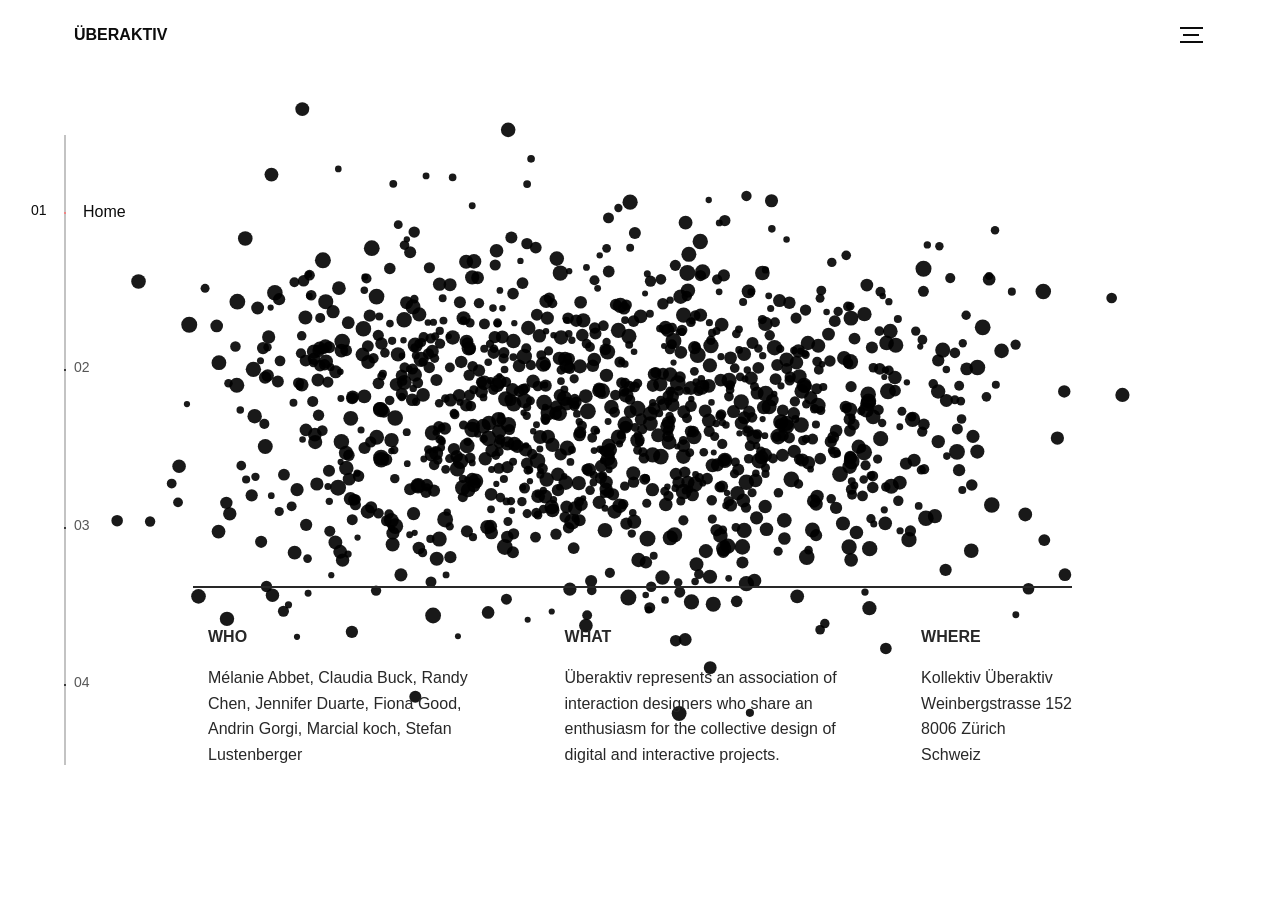
==== commit 665bc6dd: "add gallery" ====
--- a/index.html
+++ b/index.html
@@ -38,11 +38,11 @@
         <nav class="l-side-nav">
           <ul class="side-nav">
             <li class="is-active"><span>Home</span></li>
-            <li><span>Team</span></li>
+            <li><span>Work</span></li>
             <!-- <li><span>Works</span></li> -->
             <!-- <li><span>About</span></li> -->
             <!-- <li><span>Contact</span></li> -->
-            <li><span>Work</span></li>
+            <li><span>Team</span></li>
             <li><span>Hire us</span></li>
           </ul>
         </nav>
@@ -67,7 +67,7 @@
               </div>
               <div class="intro--options">
                 <a href="#0">
-                  <h3>We are</h3>
+                  <h3>Who</h3>
                   <p>Mélanie Abbet,
                     Claudia Buck,
                     Randy Chen,
@@ -79,17 +79,30 @@
                   </p>
                 </a>
                 <a href="#0">
-                  <h3>About</h3>
+                  <h3>What</h3>
                   <p>Überaktiv represents an association of interaction designers who share an enthusiasm for the collective design of digital and interactive projects.</p>
                 </a>
                 <a href="https://goo.gl/maps/ycLC1xUgRGAZw4Hj6"  target="_blank">
-                  <h3>Impressum</h3>
+                  <h3>Where</h3>
                   <p>Kollektiv Überaktiv<br>
                     Weinbergstrasse 152<br>
                     8006 Zürich<br>
                     Schweiz
                   </p>
                 </a>
+              </div>
+            </div>
+          </li>
+          <li class="l-section section">
+            <canvas id="scene" class="scene"></canvas>
+            <input id="text" type="text" value="ÜBERAKTIV" hidden />
+            <div class="about">
+              <div class="about--banner">
+                <a href="#" class="item item-1"></a>
+                <a href="#" class="item item-2"></a>
+                <a href="#" class="item item-3"></a>
+                <a href="#" class="item item-4"></a>
+                <a href="#" class="item item-5"></a>
               </div>
             </div>
           </li>
@@ -199,31 +212,6 @@
               </div>
             </div>
           </li> -->
-          <li class="l-section section">
-            <div class="about">
-              <!-- <div class="about--banner">
-                <h2>We<br>believe in<br>passionate<br>people</h2>
-                <a href="#0">Career
-                  <span>
-                    <svg version="1.1" id="Layer_1" xmlns="http://www.w3.org/2000/svg" xmlns:xlink="http://www.w3.org/1999/xlink" x="0px" y="0px" viewBox="0 0 150 118" style="enable-background:new 0 0 150 118;" xml:space="preserve">
-                    <g transform="translate(0.000000,118.000000) scale(0.100000,-0.100000)">
-                      <path d="M870,1167c-34-17-55-57-46-90c3-15,81-100,194-211l187-185l-565-1c-431,0-571-3-590-13c-55-28-64-94-18-137c21-20,33-20,597-20h575l-192-193C800,103,794,94,849,39c20-20,39-29,61-29c28,0,63,30,298,262c147,144,272,271,279,282c30,51,23,60-219,304C947,1180,926,1196,870,1167z"/>
-                    </g>
-                    </svg>
-                  </span>
-                </a>
-                <img src="assets/img/about-visual.png" alt="About Us">
-              </div> -->
-              <div class="about--options">
-                <a href="#0">
-                </a>
-                <a href="#0">
-                </a>
-                <a href="#0">
-                </a>
-              </div>
-            </div>
-          </li>
           <!-- <li class="l-section section">
             <div class="contact">
               <div class="contact--lockup">
@@ -334,8 +322,8 @@
   </div>
   <ul class="outer-nav">
     <li class="is-active">Home</li>
+    <li>Work</li>
     <li>Team</li>
-    <li>Work</li>
     <li>Hire us</li>
   </ul>
 </div>
--- a/assets/css/main.css
+++ b/assets/css/main.css
@@ -1306,196 +1306,60 @@
 
 .about--banner {
   position: relative;
-  height: 475px;
-}
-
-.about--banner::before {
-  content: "";
-  position: absolute;
-  top: 20px;
-  left: 200px;
-  -webkit-transform: rotate(-25deg);
-          transform: rotate(-25deg);
-  border: 5px solid #ff7070;
-  border-right-color: transparent;
-  border-bottom-color: transparent;
-}
-
-.about--banner::after {
-  content: "";
-  position: absolute;
-  top: 75px;
-  left: 400px;
-  -webkit-transform: rotate(45deg);
-          transform: rotate(45deg);
-  width: 10px;
-  height: 10px;
-  background-color: #ff7070;
-}
-
-.about--banner h2 {
-  position: relative;
-  margin-top: 35px;
-  font-size: 68px;
-  font-weight: 900;
-  line-height: 1;
-  z-index: 1;
-}
-
-.about--banner h2::before {
-  content: "";
-  position: absolute;
-  top: 60px;
-  left: 268px;
-  width: 30px;
-  height: 30px;
-  background-color: #ff7070;
-  border-radius: 50%;
-}
-
-.about--banner h2::after {
-  content: "";
-  position: absolute;
-  top: 255px;
-  left: 255px;
-  width: 10px;
-  height: 10px;
-  background-color: #ff7070;
-}
-
-.about--banner a {
-  padding: 5px 17px 5px 0;
-  text-decoration: none;
-  color: #0c0c0c;
-  font-weight: 700;
-  text-transform: uppercase;
-  background-color: transparent;
-}
-
-.about--banner a:hover svg {
-  left: 10px;
-}
-
-.about--banner a svg {
-  position: relative;
-  left: 5px;
-  width: 15px;
-  fill: #fff;
-  -webkit-transition: left .2s ease-in-out;
-  transition: left .2s ease-in-out;
-}
-
-.about--banner img {
-  position: absolute;
-  bottom: -90px;
-  right: -12px;
-}
-
-.about--options {
-  display: -webkit-box;
-  display: -ms-flexbox;
-  display: flex;
-  -webkit-box-pack: justify;
-      -ms-flex-pack: justify;
-          justify-content: space-between;
-  margin: 0;
-  padding: 0;
-  list-style: none;
-}
-
-.about--options > a {
-  position: relative;
-  width: calc(100%/ 3.2);
-  height: 400px;
-  text-decoration: none;
-  color: #0c0c0c;
+  display: -webkit-box;
+  display: -ms-flexbox;
+  display: flex;
+  -webkit-box-orient: horizontal;
+  -webkit-box-direction: normal;
+      -ms-flex-direction: row;
+          flex-direction: row;
+  width: 100%;
+  height: 70vh;
+}
+
+.about--banner .item {
+  -webkit-box-flex: 1;
+      -ms-flex: 1;
+          flex: 1;
+  height: 100%;
   background-position: center;
   background-size: cover;
-  background-repeat: no-repeat;
-}
-
-.about--options > a:nth-child(1) {
-  background-image: url("../img/about-winners.jpg");
-}
-
-.about--options > a:nth-child(2) {
-  background-image: url("../img/about-philosophy.jpg");
-}
-
-.about--options > a:nth-child(3) {
-  background-image: url("../img/about-history.jpg");
-}
-
-.about--options > a:hover h3 {
-  bottom: -50px;
-}
-
-.about--options h3 {
-  position: absolute;
-  bottom: -38px;
-  left: 10px;
-  font-size: 16px;
-  text-transform: uppercase;
-  -webkit-transition: bottom .2s ease-in-out, left .2s ease-in-out;
-  transition: bottom .2s ease-in-out, left .2s ease-in-out;
+  background-repeat: none;
+  transition: flex 0.8s ease, -webkit-filter 0.8s ease;
+  -webkit-filter: grayscale(100%);
+}
+
+.about--banner .item:hover {
+  -webkit-box-flex: 7;
+      -ms-flex: 7;
+          flex: 7;
+  -webkit-filter: grayscale(0%);
+          filter: grayscale(0%);
+}
+
+.about--banner .item-1 {
+  background-image: url("../../assets/img/work/1.jpg");
+}
+
+.about--banner .item-2 {
+  background-image: url("../../assets/img/work/2.jpg");
+}
+
+.about--banner .item-3 {
+  background-image: url("../../assets/img/work/3.jpg");
+}
+
+.about--banner .item-4 {
+  background-image: url("../../assets/img/work/4.png");
+}
+
+.about--banner .item-5 {
+  background-image: url("../../assets/img/work/5.jpg");
 }
 
 @media (max-width: 767px) {
   .about--banner {
     height: 305px;
-  }
-  .about--banner::before {
-    top: 0;
-    left: 125px;
-  }
-  .about--banner::after {
-    top: 35px;
-    left: 260px;
-  }
-  .about--banner h2 {
-    margin-top: 10px;
-    font-size: 44px;
-  }
-  .about--banner h2::before {
-    top: 28px;
-    left: 168px;
-  }
-  .about--banner h2::after {
-    top: 163px;
-    left: 163px;
-  }
-  .about--banner img {
-    width: 315px;
-  }
-}
-
-@media (max-width: 600px) {
-  .about--banner {
-    height: auto;
-  }
-  .about--banner::before {
-    left: 155px;
-  }
-  .about--banner::after {
-    left: 310px;
-  }
-  .about--banner h2 {
-    margin-top: 0;
-    font-size: 55px;
-  }
-  .about--banner h2::before {
-    top: 43px;
-    left: 214px;
-  }
-  .about--banner h2::after {
-    top: 205px;
-    left: 205px;
-  }
-  .about--banner img {
-    display: none;
-  }
-  .about--options {
-    display: none;
   }
 }
 
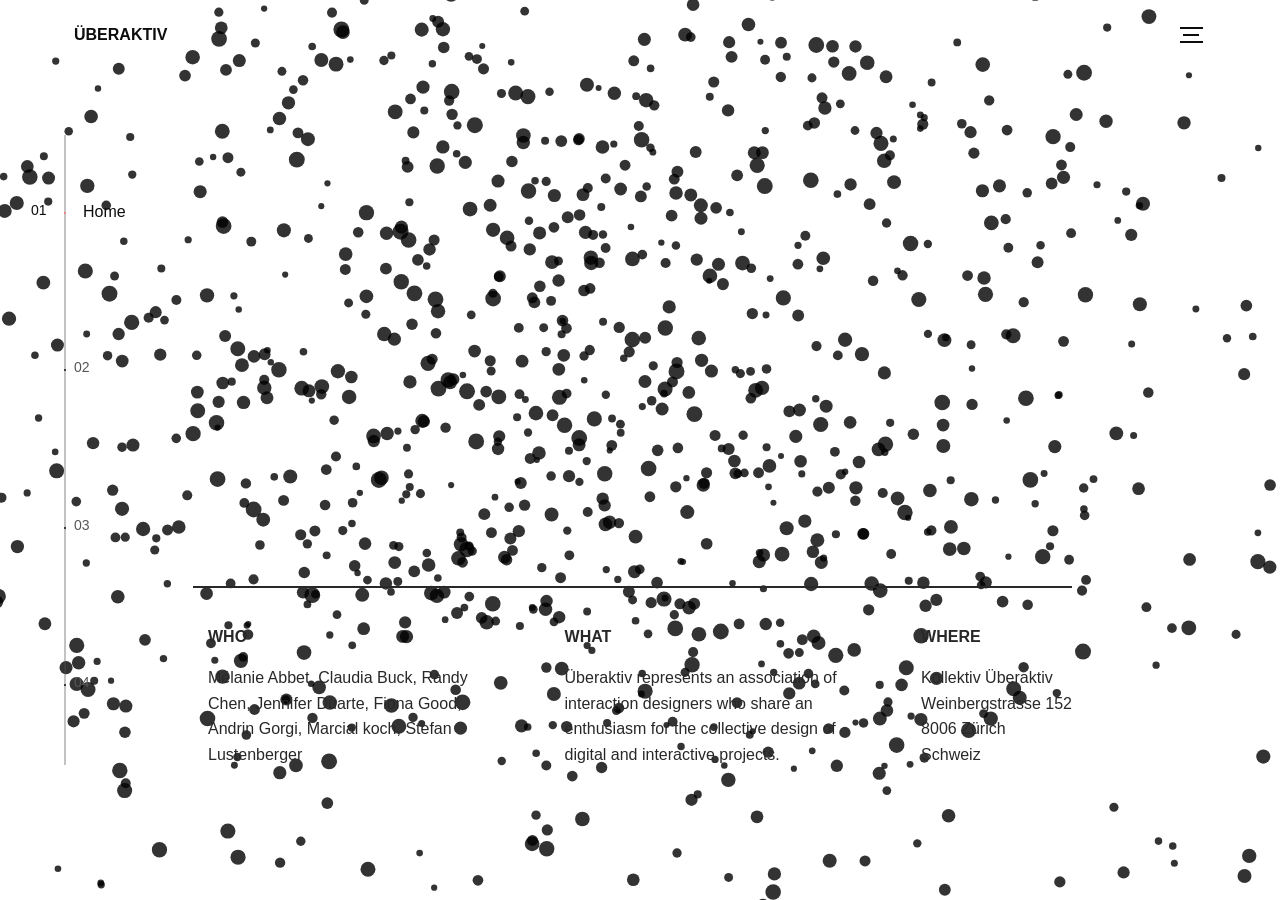
==== commit 8cff5ffd: "mobile performance optimized" ====
--- a/index.html
+++ b/index.html
@@ -94,8 +94,6 @@
             </div>
           </li>
           <li class="l-section section">
-            <canvas id="scene" class="scene"></canvas>
-            <input id="text" type="text" value="ÜBERAKTIV" hidden />
             <div class="about">
               <div class="about--banner">
                 <a href="#" class="item item-1"></a>
--- a/assets/css/main.css
+++ b/assets/css/main.css
@@ -1314,7 +1314,7 @@
       -ms-flex-direction: row;
           flex-direction: row;
   width: 100%;
-  height: 70vh;
+  height: 550px;
 }
 
 .about--banner .item {
@@ -1342,7 +1342,7 @@
 }
 
 .about--banner .item-2 {
-  background-image: url("../../assets/img/work/2.jpg");
+  background-image: url("../../assets/img/work/2-1.jpg");
 }
 
 .about--banner .item-3 {
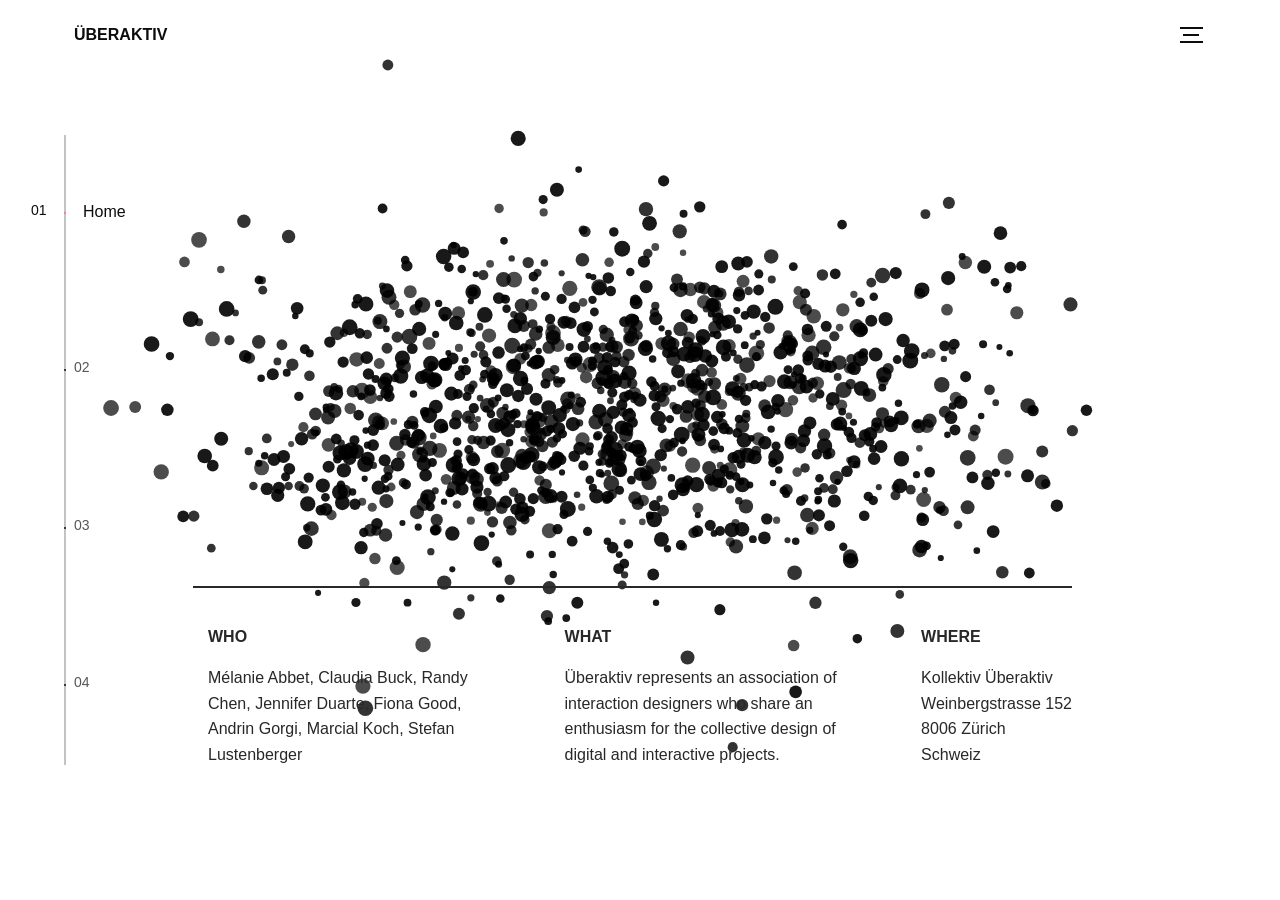
==== commit 124a90a3: "added illus img, refactor teampage" ====
--- a/index.html
+++ b/index.html
@@ -30,7 +30,7 @@
             <!-- <img src="assets/img/logo.png" alt="Global"> -->
             <p>Überaktiv</p>
           </a>
-          <button class="header--cta cta">Hire Us</button>
+          <!-- <button class="header--cta cta">Hire Us</button> -->
           <div class="header--nav-toggle">
             <span></span>
           </div>
@@ -74,7 +74,7 @@
                     Jennifer Duarte,
                     Fiona Good,
                     Andrin Gorgi,
-                    Marcial koch,
+                    Marcial Koch,
                     Stefan Lustenberger
                   </p>
                 </a>
@@ -105,7 +105,22 @@
             </div>
           </li>
           <li class="l-section section">
-            <div class="team">
+            <div class="team-grid">
+              <h2>Members</h2>
+              <div class="team-grid--container">
+                <div class="img-grid">
+                  <img src="https://static.pexels.com/photos/160107/pexels-photo-160107.jpeg" alt="">
+                  <img src="https://static.pexels.com/photos/356056/pexels-photo-356056.jpeg" alt="">
+                  <img src="https://static.pexels.com/photos/373076/pexels-photo-373076.jpeg" alt="">
+                  <img src="https://static.pexels.com/photos/158826/structure-light-led-movement-158826.jpeg" alt="">
+                  <img src="https://static.pexels.com/photos/50711/board-electronics-computer-data-processing-50711.jpeg" alt="">
+                  <img src="https://static.pexels.com/photos/247932/pexels-photo-247932.jpeg" alt="">
+                  <img src="https://static.pexels.com/photos/96381/pexels-photo-96381.jpeg" alt="">
+                  <img src="https://static.pexels.com/photos/450035/pexels-photo-450035.jpeg" alt="">
+                </div>
+              </div>
+            </div>
+            <!-- <div class="team">
               <h2>Members</h2>
               <div class="team--lockup">
                 <ul class="slider">
@@ -155,7 +170,7 @@
                   </svg>
                 </div>
               </div>
-            </div>
+            </div> -->
           </li>
           <!-- <li class="l-section section">
             <div class="work">
--- a/assets/css/main.css
+++ b/assets/css/main.css
@@ -1,37 +1,33 @@
 @charset "UTF-8";
 @import url("https://fonts.googleapis.com/css2?family=Poppins:ital,wght@0,100;0,200;0,300;0,400;0,500;0,600;0,700;0,800;0,900;1,100;1,200;1,300;1,400;1,500;1,600;1,700;1,800;1,900&display=swap");
 @font-face {
-  font-family: 'Montserrat';
+  font-family: "Montserrat";
   src: url("fonts/Montserrat-Black.eot");
   src: local("☺"), url("fonts/Montserrat-Black.woff") format("woff"), url("fonts/Montserrat-Black.ttf") format("truetype"), url("fonts/Montserrat-Black.svg") format("svg");
   font-weight: 900;
   font-style: normal;
 }
-
 @font-face {
-  font-family: 'Montserrat';
+  font-family: "Montserrat";
   src: url("fonts/Montserrat-Bold.eot");
   src: local("☺"), url("fonts/Montserrat-Bold.woff") format("woff"), url("fonts/Montserrat-Bold.ttf") format("truetype"), url("fonts/Montserrat-Bold.svg") format("svg");
   font-weight: 700;
   font-style: normal;
 }
-
 @font-face {
-  font-family: 'Montserrat';
+  font-family: "Montserrat";
   src: url("fonts/Montserrat-Regular.eot");
   src: local("☺"), url("fonts/Montserrat-Regular.woff") format("woff"), url("fonts/Montserrat-Regular.ttf") format("truetype"), url("fonts/Montserrat-Regular.svg") format("svg");
   font-weight: 400;
   font-style: normal;
 }
-
 @font-face {
-  font-family: 'Montserrat';
+  font-family: "Montserrat";
   src: url("fonts/Montserrat-Light.eot");
   src: local("☺"), url("fonts/Montserrat-Light.woff") format("woff"), url("fonts/Montserrat-Light.ttf") format("truetype"), url("fonts/Montserrat-Light.svg") format("svg");
   font-weight: 300;
   font-style: normal;
 }
-
 /*! normalize.css v3.0.2 | MIT License | git.io/normalize */
 html {
   font-family: sans-serif;
@@ -142,8 +138,7 @@
 }
 
 hr {
-  -webkit-box-sizing: content-box;
-          box-sizing: content-box;
+  box-sizing: content-box;
   height: 0;
 }
 
@@ -179,9 +174,9 @@
 }
 
 button,
-html input[type="button"],
-input[type="reset"],
-input[type="submit"] {
+html input[type=button],
+input[type=reset],
+input[type=submit] {
   -webkit-appearance: button;
   cursor: pointer;
 }
@@ -201,26 +196,24 @@
   line-height: normal;
 }
 
-input[type="checkbox"],
-input[type="radio"] {
-  -webkit-box-sizing: border-box;
-          box-sizing: border-box;
+input[type=checkbox],
+input[type=radio] {
+  box-sizing: border-box;
   padding: 0;
 }
 
-input[type="number"]::-webkit-inner-spin-button,
-input[type="number"]::-webkit-outer-spin-button {
+input[type=number]::-webkit-inner-spin-button,
+input[type=number]::-webkit-outer-spin-button {
   height: auto;
 }
 
-input[type="search"] {
+input[type=search] {
   -webkit-appearance: textfield;
-  -webkit-box-sizing: content-box;
   box-sizing: content-box;
 }
 
-input[type="search"]::-webkit-search-cancel-button,
-input[type="search"]::-webkit-search-decoration {
+input[type=search]::-webkit-search-cancel-button,
+input[type=search]::-webkit-search-decoration {
   -webkit-appearance: none;
 }
 
@@ -290,7 +283,6 @@
   -webkit-font-smoothing: antialiased;
   -webkit-text-size-adjust: 100%;
 }
-
 body canvas {
   position: absolute;
 }
@@ -299,8 +291,7 @@
   position: relative;
   width: 100%;
   height: 100vh;
-  -webkit-box-shadow: 0 0 45px 5px rgba(0, 0, 0, 0.85);
-          box-shadow: 0 0 45px 5px rgba(0, 0, 0, 0.85);
+  box-shadow: 0 0 45px 5px rgba(0, 0, 0, 0.85);
   overflow: hidden;
 }
 
@@ -315,30 +306,23 @@
 .l-side-nav {
   position: absolute;
   left: 0;
-  display: -webkit-box;
-  display: -ms-flexbox;
-  display: flex;
-  height: 100%;
-  -webkit-box-align: center;
-      -ms-flex-align: center;
-          align-items: center;
-}
-
+  display: flex;
+  height: 100%;
+  align-items: center;
+}
 .l-side-nav::before {
   content: "";
   position: absolute;
   top: 50%;
   left: 0;
-  -webkit-transform: translateY(-50%);
-          transform: translateY(-50%);
+  transform: translateY(-50%);
   width: 2px;
   height: 70%;
   max-height: 750px;
   background-color: #555;
-  opacity: .35;
+  opacity: 0.35;
   z-index: 10;
 }
-
 @media (max-width: 1180px) {
   .l-side-nav {
     display: none;
@@ -367,73 +351,47 @@
   left: 0;
   width: 100%;
   height: 100%;
-  -webkit-box-orient: vertical;
-  -webkit-box-direction: normal;
-      -ms-flex-direction: column;
-          flex-direction: column;
-  -webkit-box-align: center;
-      -ms-flex-align: center;
-          align-items: center;
-  -webkit-box-pack: center;
-      -ms-flex-pack: center;
-          justify-content: center;
+  flex-direction: column;
+  align-items: center;
+  justify-content: center;
   background-color: #0c0c0c;
   z-index: 12;
 }
-
 .device-notification--logo {
-  display: -webkit-box;
-  display: -ms-flexbox;
-  display: flex;
-  -webkit-box-align: center;
-      -ms-flex-align: center;
-          align-items: center;
+  display: flex;
+  align-items: center;
   text-decoration: none;
   color: #fff;
 }
-
 .device-notification--logo p {
   margin: 0 0 0 10px;
   font-size: 16px;
   font-weight: 700;
   text-transform: uppercase;
 }
-
 .device-notification--message {
   width: 70%;
   margin: 30px 0 0 0;
   font-weight: 700;
   text-align: center;
 }
-
 @media (max-width: 767px) and (min-width: 601px) and (max-height: 680px) {
   .device-notification {
-    display: -webkit-box;
-    display: -ms-flexbox;
     display: flex;
   }
 }
-
 @media (max-width: 600px) and (min-width: 480px) and (max-height: 580px) {
   .device-notification {
-    display: -webkit-box;
-    display: -ms-flexbox;
     display: flex;
   }
 }
-
 @media (max-width: 736px) and (min-width: 360px) and (orientation: landscape) {
   .device-notification {
-    display: -webkit-box;
-    display: -ms-flexbox;
     display: flex;
   }
 }
-
 @media (max-width: 359px) {
   .device-notification {
-    display: -webkit-box;
-    display: -ms-flexbox;
     display: flex;
   }
 }
@@ -441,97 +399,60 @@
 .section {
   opacity: 0;
   visibility: hidden;
-  -webkit-transition: opacity .5s ease-in-out, visibility 0s .5s;
-  transition: opacity .5s ease-in-out, visibility 0s .5s;
-}
-
+  transition: opacity 0.5s ease-in-out, visibility 0s 0.5s;
+}
 .section .scene {
   position: fixed;
   left: 0;
   top: 0;
 }
-
 .section--is-active {
   opacity: 1;
   visibility: visible;
   z-index: 1;
-  -webkit-transition: opacity .1s ease-in-out .5s;
-  transition: opacity .1s ease-in-out .5s;
-}
-
+  transition: opacity 0.1s ease-in-out 0.5s;
+}
 .section--next {
-  -webkit-transform: translateY(-45px);
-          transform: translateY(-45px);
-  -webkit-transition: -webkit-transform .5s ease-in-out;
-  transition: -webkit-transform .5s ease-in-out;
-  transition: transform .5s ease-in-out;
-  transition: transform .5s ease-in-out, -webkit-transform .5s ease-in-out;
-}
-
+  transform: translateY(-45px);
+  transition: transform 0.5s ease-in-out;
+}
 .section--prev {
-  -webkit-transform: translateY(45px);
-          transform: translateY(45px);
-  -webkit-transition: -webkit-transform .5s ease-in-out;
-  transition: -webkit-transform .5s ease-in-out;
-  transition: transform .5s ease-in-out;
-  transition: transform .5s ease-in-out, -webkit-transform .5s ease-in-out;
+  transform: translateY(45px);
+  transition: transform 0.5s ease-in-out;
 }
 
 .header {
   position: absolute;
   top: 0;
   left: 0;
-  display: -webkit-box;
-  display: -ms-flexbox;
   display: flex;
   width: 100%;
   height: 70px;
-  -webkit-box-align: center;
-      -ms-flex-align: center;
-          align-items: center;
-  -webkit-box-pack: justify;
-      -ms-flex-pack: justify;
-          justify-content: space-between;
+  align-items: center;
+  justify-content: space-between;
   z-index: 10;
 }
-
 .header--logo {
-  display: -webkit-box;
-  display: -ms-flexbox;
-  display: flex;
-  -webkit-box-align: center;
-      -ms-flex-align: center;
-          align-items: center;
+  display: flex;
+  align-items: center;
   text-decoration: none;
   color: #0c0c0c;
 }
-
 .header--logo p {
   margin: 0 0 0 10px;
   font-size: 16px;
   font-weight: 700;
   text-transform: uppercase;
 }
-
 .header--nav-toggle {
-  display: -webkit-box;
-  display: -ms-flexbox;
   display: flex;
   width: 50px;
   height: 50px;
-  -webkit-box-orient: vertical;
-  -webkit-box-direction: normal;
-      -ms-flex-direction: column;
-          flex-direction: column;
-  -webkit-box-align: center;
-      -ms-flex-align: center;
-          align-items: center;
-  -webkit-box-pack: center;
-      -ms-flex-pack: center;
-          justify-content: center;
+  flex-direction: column;
+  align-items: center;
+  justify-content: center;
   cursor: pointer;
 }
-
 .header--nav-toggle span, .header--nav-toggle::before, .header--nav-toggle::after {
   content: "";
   position: relative;
@@ -539,23 +460,19 @@
   height: 2px;
   background-color: #0c0c0c;
 }
-
 .header--nav-toggle::before {
   bottom: 5px;
   width: 23px;
 }
-
 .header--nav-toggle::after {
   top: 5px;
   width: 23px;
 }
-
 .header--cta {
   position: absolute;
   top: 50%;
   left: 50%;
-  -webkit-transform: translate(-50%, -50%);
-          transform: translate(-50%, -50%);
+  transform: translate(-50%, -50%);
   padding: 0 20px;
   line-height: 30px;
   text-decoration: none;
@@ -566,21 +483,16 @@
   border: none;
   opacity: 0;
   visibility: hidden;
-  -webkit-transition: opacity .4s ease-in-out, visibility 0s .4s;
-  transition: opacity .4s ease-in-out, visibility 0s .4s;
-}
-
+  transition: opacity 0.4s ease-in-out, visibility 0s 0.4s;
+}
 .header--cta:focus {
   outline: none;
 }
-
 .header--cta.is-active {
   opacity: 1;
   visibility: visible;
-  -webkit-transition: opacity .4s ease-in-out .4s;
-  transition: opacity .4s ease-in-out .4s;
-}
-
+  transition: opacity 0.4s ease-in-out 0.4s;
+}
 @media (max-width: 767px) {
   .header--cta {
     display: none;
@@ -589,24 +501,17 @@
 
 .side-nav {
   position: relative;
-  display: -webkit-box;
-  display: -ms-flexbox;
   display: flex;
   width: 100px;
   height: 70%;
   max-height: 750px;
-  -webkit-box-orient: vertical;
-  -webkit-box-direction: normal;
-      -ms-flex-direction: column;
-          flex-direction: column;
-  -ms-flex-pack: distribute;
-      justify-content: space-around;
+  flex-direction: column;
+  justify-content: space-around;
   margin: 0;
   padding: 0;
   list-style-position: inside;
   z-index: 10;
 }
-
 .side-nav > li {
   position: relative;
   top: -5px;
@@ -614,7 +519,6 @@
   font-size: 6px;
   cursor: pointer;
 }
-
 .side-nav > li span {
   position: relative;
   top: 3px;
@@ -625,7 +529,6 @@
   opacity: 0;
   visibility: hidden;
 }
-
 .side-nav > li::before {
   position: absolute;
   top: 3px;
@@ -634,40 +537,30 @@
   font-size: 14px;
   font-weight: 300;
 }
-
 .side-nav li:nth-child(1)::before {
   content: "01";
 }
-
 .side-nav li:nth-child(2)::before {
   content: "02";
 }
-
 .side-nav li:nth-child(3)::before {
   content: "03";
 }
-
 .side-nav li:nth-child(4)::before {
   content: "04";
 }
-
 .side-nav li:nth-child(5)::before {
   content: "05";
 }
-
 .side-nav li.is-active {
   color: #ff7070;
-  -webkit-transition: color .4s ease-in-out;
-  transition: color .4s ease-in-out;
-}
-
+  transition: color 0.4s ease-in-out;
+}
 .side-nav li.is-active span {
   opacity: 1;
   visibility: visible;
-  -webkit-transition: opacity .4s ease-in-out;
-  transition: opacity .4s ease-in-out;
-}
-
+  transition: opacity 0.4s ease-in-out;
+}
 .side-nav li.is-active::before {
   left: -33px;
   color: #0c0c0c;
@@ -675,33 +568,23 @@
 
 .intro {
   position: relative;
-  display: -webkit-box;
-  display: -ms-flexbox;
   display: flex;
   width: 1200px;
   max-width: 75%;
   height: 100%;
-  -webkit-box-orient: vertical;
-  -webkit-box-direction: normal;
-      -ms-flex-direction: column;
-          flex-direction: column;
-  -webkit-box-pack: center;
-      -ms-flex-pack: center;
-          justify-content: center;
+  flex-direction: column;
+  justify-content: center;
   margin: 0 auto;
 }
-
 @media (max-width: 1180px) {
   .intro {
     max-width: 100%;
   }
 }
-
 .intro--banner {
   position: relative;
   height: 475px;
 }
-
 .intro--banner::before {
   content: "";
   position: absolute;
@@ -711,7 +594,6 @@
   height: 2px;
   background-color: #282828;
 }
-
 .intro--banner h1 {
   position: relative;
   font-size: 80px;
@@ -719,7 +601,6 @@
   line-height: 1;
   z-index: 1;
 }
-
 .intro--banner h2 {
   position: relative;
   font-size: 48px;
@@ -727,7 +608,6 @@
   line-height: 1.2;
   z-index: 1;
 }
-
 .intro--banner button {
   position: absolute;
   bottom: 80px;
@@ -736,7 +616,6 @@
   background-color: transparent;
   border: none;
 }
-
 .intro--banner button .btn-background {
   position: absolute;
   top: 0;
@@ -745,25 +624,20 @@
   height: 100%;
   background-color: #ff7070;
   z-index: -1;
-  -webkit-transition: .2s ease-in-out;
-  transition: .2s ease-in-out;
-}
-
+  transition: 0.2s ease-in-out;
+}
 .intro--banner button:hover .btn-background {
   left: 0;
 }
-
 .intro--banner button:focus {
   outline: none;
 }
-
 .intro--banner button svg {
   position: relative;
   left: 5px;
   width: 15px;
   fill: #fff;
 }
-
 .intro--banner img {
   position: absolute;
   bottom: 21px;
@@ -771,36 +645,26 @@
   width: auto;
   height: 100%;
 }
-
 .intro--options {
-  display: -webkit-box;
-  display: -ms-flexbox;
-  display: flex;
-  -webkit-box-pack: justify;
-      -ms-flex-pack: justify;
-          justify-content: space-between;
+  display: flex;
+  justify-content: space-between;
   margin: 0;
   padding: 0;
   list-style: none;
 }
-
 .intro--options > a {
   max-width: 300px;
   text-decoration: none;
   color: #282828;
-  -webkit-transition: color .2s ease-in-out;
-  transition: color .2s ease-in-out;
-}
-
+  transition: color 0.2s ease-in-out;
+}
 .intro--options > a:hover {
   color: #ff7070;
 }
-
 .intro--options h3 {
   font-size: 16px;
   text-transform: uppercase;
 }
-
 .intro--options p {
   margin-bottom: 0;
 }
@@ -822,7 +686,6 @@
     margin-right: 0;
   }
 }
-
 @media (max-width: 767px) {
   .intro--banner {
     height: 305px;
@@ -845,7 +708,6 @@
     margin-bottom: 0;
   }
 }
-
 @media (max-width: 600px) {
   .intro--banner {
     height: 400px;
@@ -861,7 +723,6 @@
     display: none;
   }
 }
-
 @media (max-width: 600px) and (max-height: 812px) {
   .intro--banner {
     height: auto;
@@ -879,76 +740,57 @@
     display: none;
   }
 }
-
 .team {
   position: relative;
-  display: -webkit-box;
-  display: -ms-flexbox;
   display: flex;
   width: 960px;
   max-width: 80%;
   height: 100%;
-  -webkit-box-orient: vertical;
-  -webkit-box-direction: normal;
-      -ms-flex-direction: column;
-          flex-direction: column;
-  -webkit-box-pack: center;
-      -ms-flex-pack: center;
-          justify-content: center;
+  flex-direction: column;
+  justify-content: center;
   margin: 0 auto;
 }
-
 @media (max-width: 1180px) {
   .team {
     max-width: 100%;
   }
 }
-
 .team h2 {
   margin: 0 0 20px 0;
   font-size: 30px;
   text-align: center;
 }
-
 .team--lockup {
   position: relative;
 }
-
 .team--lockup .slider {
   position: relative;
-  display: -webkit-box;
-  display: -ms-flexbox;
   display: flex;
   width: 80%;
   margin: 0 auto;
   padding: 0;
   list-style: none;
 }
-
 .team--lockup .slider--item {
   position: absolute;
   display: none;
   text-align: center;
 }
-
 .team--lockup .slider--item a {
   text-decoration: none;
   color: #858585;
 }
-
 .team--lockup .slider--item-title {
   margin-top: 10px;
   font-size: 12px;
   font-weight: 700;
   text-transform: uppercase;
 }
-
 .team--lockup .slider--item-description {
   display: none;
   max-width: 350px;
   margin: 0 auto;
 }
-
 .team--lockup .slider--item-image {
   width: 150px;
   height: 150px;
@@ -956,84 +798,63 @@
   border-radius: 50%;
   overflow: hidden;
 }
-
 .team--lockup .slider--item-image img {
   width: 100%;
 }
-
 .team--lockup .slider--item-left {
   top: 50%;
   left: 0;
-  -webkit-transform: translateY(-50%);
-          transform: translateY(-50%);
+  transform: translateY(-50%);
   display: block;
 }
-
 .team--lockup .slider--item-right {
   top: 50%;
   right: 0;
-  -webkit-transform: translateY(-50%);
-          transform: translateY(-50%);
+  transform: translateY(-50%);
   display: block;
 }
-
 .team--lockup .slider--item-center {
   position: relative;
   top: 30px;
   left: 50%;
-  -webkit-transform: translateX(-50%);
-          transform: translateX(-50%);
+  transform: translateX(-50%);
   display: block;
 }
-
 .team--lockup .slider--item-center a {
   color: #0c0c0c;
 }
-
 .team--lockup .slider--item-center .slider--item-title {
   margin-top: 25px;
   font-size: 16px;
 }
-
 .team--lockup .slider--item-center .slider--item-description {
   display: block;
 }
-
 .team--lockup .slider--item-center .slider--item-image {
   width: 300px;
   height: 300px;
 }
-
 .team--lockup .slider--next,
 .team--lockup .slider--prev {
   position: absolute;
   top: 160px;
-  display: -webkit-box;
-  display: -ms-flexbox;
   display: flex;
   width: 50px;
   height: 50px;
-  -webkit-box-align: center;
-      -ms-flex-align: center;
-          align-items: center;
-  -webkit-box-pack: center;
-      -ms-flex-pack: center;
-          justify-content: center;
+  align-items: center;
+  justify-content: center;
   background-color: #282828;
   border-radius: 50%;
   cursor: pointer;
 }
-
 .team--lockup .slider--next svg,
 .team--lockup .slider--prev svg {
   width: 20px;
   fill: #fff;
 }
-
 .team--lockup .slider--next {
   right: 0;
 }
-
 .team--lockup .slider--prev {
   left: 0;
 }
@@ -1048,11 +869,10 @@
     height: 240px;
   }
   .team--lockup .slider--next,
-  .team--lockup .slider--prev {
+.team--lockup .slider--prev {
     top: 130px;
   }
 }
-
 @media (max-width: 767px) {
   .team--lockup .slider {
     width: 75%;
@@ -1066,11 +886,10 @@
     height: 190px;
   }
   .team--lockup .slider--next,
-  .team--lockup .slider--prev {
+.team--lockup .slider--prev {
     top: 105px;
   }
 }
-
 @media (max-width: 600px) {
   .team--lockup .slider {
     width: auto;
@@ -1079,76 +898,105 @@
     display: none;
   }
 }
-
-.work {
-  position: relative;
-  display: -webkit-box;
-  display: -ms-flexbox;
+.team-grid {
+  position: relative;
   display: flex;
   width: 960px;
   max-width: 80%;
   height: 100%;
-  -webkit-box-orient: vertical;
-  -webkit-box-direction: normal;
-      -ms-flex-direction: column;
-          flex-direction: column;
-  -webkit-box-pack: center;
-      -ms-flex-pack: center;
-          justify-content: center;
+  flex-direction: column;
+  justify-content: center;
   margin: 0 auto;
 }
-
+@media (max-width: 1180px) {
+  .team-grid {
+    max-width: 100%;
+  }
+}
+.team-grid--container {
+  height: 475px;
+  border: #fff solid 5px;
+  background: #fff;
+}
+.team-grid h2 {
+  margin: 0 0 20px 0;
+  font-size: 30px;
+  text-align: center;
+}
+.team-grid img {
+  max-width: 100%;
+}
+.team-grid img:hover {
+  opacity: 0.5;
+  cursor: pointer;
+}
+.team-grid .img-grid {
+  display: grid;
+  grid-template-columns: repeat(1, 1fr);
+  grid-gap: 5px;
+}
+@media only screen and (min-width: 750px) {
+  .team-grid .img-grid {
+    grid-template-columns: repeat(2, 1fr);
+  }
+}
+@media only screen and (min-width: 970px) {
+  .team-grid .img-grid {
+    grid-template-columns: repeat(4, 1fr);
+  }
+}
+
+.work {
+  position: relative;
+  display: flex;
+  width: 960px;
+  max-width: 80%;
+  height: 100%;
+  flex-direction: column;
+  justify-content: center;
+  margin: 0 auto;
+}
 @media (max-width: 1180px) {
   .work {
     max-width: 100%;
   }
 }
-
 .work h2 {
   margin: 0 0 20px 0;
   font-size: 30px;
   text-align: center;
 }
-
 .work--lockup {
   position: relative;
 }
-
 .work--lockup .slider {
   position: relative;
-  display: -webkit-box;
-  display: -ms-flexbox;
   display: flex;
   width: 80%;
   margin: 0 auto;
   padding: 0;
   list-style: none;
 }
-
 .work--lockup .slider--item {
   position: absolute;
   display: none;
   text-align: center;
 }
-
 .work--lockup .slider--item a {
   text-decoration: none;
   color: #858585;
 }
-
 .work--lockup .slider--item-title {
   margin-top: 10px;
   font-size: 12px;
   font-weight: 700;
   text-transform: uppercase;
 }
-
 .work--lockup .slider--item-description {
   display: none;
   max-width: 250px;
   margin: 0 auto;
 }
-
 .work--lockup .slider--item-image {
   width: 150px;
   height: 150px;
@@ -1156,84 +1004,63 @@
   border-radius: 50%;
   overflow: hidden;
 }
-
 .work--lockup .slider--item-image img {
   width: 100%;
 }
-
 .work--lockup .slider--item-left {
   top: 50%;
   left: 0;
-  -webkit-transform: translateY(-50%);
-          transform: translateY(-50%);
+  transform: translateY(-50%);
   display: block;
 }
-
 .work--lockup .slider--item-right {
   top: 50%;
   right: 0;
-  -webkit-transform: translateY(-50%);
-          transform: translateY(-50%);
+  transform: translateY(-50%);
   display: block;
 }
-
 .work--lockup .slider--item-center {
   position: relative;
   top: 30px;
   left: 50%;
-  -webkit-transform: translateX(-50%);
-          transform: translateX(-50%);
+  transform: translateX(-50%);
   display: block;
 }
-
 .work--lockup .slider--item-center a {
   color: #fff;
 }
-
 .work--lockup .slider--item-center .slider--item-title {
   margin-top: 25px;
   font-size: 16px;
 }
-
 .work--lockup .slider--item-center .slider--item-description {
   display: block;
 }
-
 .work--lockup .slider--item-center .slider--item-image {
   width: 300px;
   height: 300px;
 }
-
 .work--lockup .slider--next,
 .work--lockup .slider--prev {
   position: absolute;
   top: 160px;
-  display: -webkit-box;
-  display: -ms-flexbox;
   display: flex;
   width: 50px;
   height: 50px;
-  -webkit-box-align: center;
-      -ms-flex-align: center;
-          align-items: center;
-  -webkit-box-pack: center;
-      -ms-flex-pack: center;
-          justify-content: center;
+  align-items: center;
+  justify-content: center;
   background-color: #282828;
   border-radius: 50%;
   cursor: pointer;
 }
-
 .work--lockup .slider--next svg,
 .work--lockup .slider--prev svg {
   width: 20px;
   fill: #fff;
 }
-
 .work--lockup .slider--next {
   right: 0;
 }
-
 .work--lockup .slider--prev {
   left: 0;
 }
@@ -1248,11 +1075,10 @@
     height: 240px;
   }
   .work--lockup .slider--next,
-  .work--lockup .slider--prev {
+.work--lockup .slider--prev {
     top: 130px;
   }
 }
-
 @media (max-width: 767px) {
   .work--lockup .slider {
     width: 75%;
@@ -1266,11 +1092,10 @@
     height: 190px;
   }
   .work--lockup .slider--next,
-  .work--lockup .slider--prev {
+.work--lockup .slider--prev {
     top: 105px;
   }
 }
-
 @media (max-width: 600px) {
   .work--lockup .slider {
     width: auto;
@@ -1279,80 +1104,53 @@
     display: none;
   }
 }
-
 .about {
   position: relative;
-  display: -webkit-box;
-  display: -ms-flexbox;
   display: flex;
   width: 1200px;
   max-width: 75%;
   height: 100%;
-  -webkit-box-orient: vertical;
-  -webkit-box-direction: normal;
-      -ms-flex-direction: column;
-          flex-direction: column;
-  -webkit-box-pack: center;
-      -ms-flex-pack: center;
-          justify-content: center;
+  flex-direction: column;
+  justify-content: center;
   margin: 0 auto;
 }
-
 @media (max-width: 1180px) {
   .about {
     max-width: 100%;
   }
 }
-
 .about--banner {
   position: relative;
-  display: -webkit-box;
-  display: -ms-flexbox;
-  display: flex;
-  -webkit-box-orient: horizontal;
-  -webkit-box-direction: normal;
-      -ms-flex-direction: row;
-          flex-direction: row;
+  display: flex;
+  flex-direction: row;
   width: 100%;
   height: 550px;
 }
-
 .about--banner .item {
-  -webkit-box-flex: 1;
-      -ms-flex: 1;
-          flex: 1;
+  flex: 1;
   height: 100%;
   background-position: center;
   background-size: cover;
   background-repeat: none;
-  transition: flex 0.8s ease, -webkit-filter 0.8s ease;
+  transition: flex 0.8s ease;
   -webkit-filter: grayscale(100%);
 }
-
 .about--banner .item:hover {
-  -webkit-box-flex: 7;
-      -ms-flex: 7;
-          flex: 7;
-  -webkit-filter: grayscale(0%);
-          filter: grayscale(0%);
-}
-
+  flex: 7;
+  filter: grayscale(0%);
+}
 .about--banner .item-1 {
   background-image: url("../../assets/img/work/1.jpg");
 }
-
 .about--banner .item-2 {
   background-image: url("../../assets/img/work/2-1.jpg");
 }
-
 .about--banner .item-3 {
   background-image: url("../../assets/img/work/3.jpg");
 }
-
 .about--banner .item-4 {
   background-image: url("../../assets/img/work/4.png");
 }
-
 .about--banner .item-5 {
   background-image: url("../../assets/img/work/5.jpg");
 }
@@ -1362,7 +1160,6 @@
     height: 305px;
   }
 }
-
 .contact {
   position: fixed;
   top: 0;
@@ -1374,46 +1171,32 @@
   background-size: cover;
   background-repeat: no-repeat;
 }
-
 .contact--lockup {
   position: relative;
-  display: -webkit-box;
-  display: -ms-flexbox;
   display: flex;
   width: 900px;
   max-width: 75%;
   height: 100%;
-  -webkit-box-align: center;
-      -ms-flex-align: center;
-          align-items: center;
-  -webkit-box-pack: end;
-      -ms-flex-pack: end;
-          justify-content: flex-end;
+  align-items: center;
+  justify-content: flex-end;
   margin: 0 auto;
 }
-
 @media (max-width: 1180px) {
   .contact--lockup {
     max-width: 90%;
   }
 }
-
 @media (max-width: 767px) {
   .contact--lockup {
-    -webkit-box-pack: center;
-        -ms-flex-pack: center;
-            justify-content: center;
-  }
-}
-
+    justify-content: center;
+  }
+}
 .contact--lockup .modal {
   padding: 45px 45px;
   text-align: center;
   background-color: #0c0c0c;
-  -webkit-box-shadow: 0 0 30px 0 rgba(0, 0, 0, 0.75);
-          box-shadow: 0 0 30px 0 rgba(0, 0, 0, 0.75);
-}
-
+  box-shadow: 0 0 30px 0 rgba(0, 0, 0, 0.75);
+}
 .contact--lockup .modal--information p,
 .contact--lockup .modal--information a {
   display: block;
@@ -1422,36 +1205,29 @@
   color: #fff;
   font-weight: 700;
 }
-
 .contact--lockup .modal--information p {
   margin-top: 0;
 }
-
 .contact--lockup .modal--options {
   margin: 0;
   padding: 0;
   list-style: none;
 }
-
 .contact--lockup .modal--options > li {
   width: 130px;
   margin: 0 auto 25px auto;
 }
-
 .contact--lockup .modal--options li:nth-child(1) {
   background-color: #1769ff;
 }
-
 .contact--lockup .modal--options li:nth-child(2) {
   background-color: #ea4c89;
 }
-
 .contact--lockup .modal--options li:nth-child(3) {
   margin-bottom: 0;
   background-color: #ff7070;
   text-transform: uppercase;
 }
-
 .contact--lockup .modal--options a {
   display: block;
   width: 100%;
@@ -1463,28 +1239,19 @@
 
 .hire {
   position: relative;
-  display: -webkit-box;
-  display: -ms-flexbox;
   display: flex;
   width: 700px;
   max-width: 75%;
   height: 100%;
-  -webkit-box-orient: vertical;
-  -webkit-box-direction: normal;
-      -ms-flex-direction: column;
-          flex-direction: column;
-  -webkit-box-pack: center;
-      -ms-flex-pack: center;
-          justify-content: center;
+  flex-direction: column;
+  justify-content: center;
   margin: 0 auto;
 }
-
 @media (max-width: 1180px) {
   .hire {
     max-width: 100%;
   }
 }
-
 .hire h2 {
   margin: 0 0 20px 0;
   font-size: 30px;
@@ -1492,21 +1259,13 @@
 }
 
 .work-request {
-  display: -webkit-box;
-  display: -ms-flexbox;
   display: flex;
   width: 100%;
-  -webkit-box-orient: vertical;
-  -webkit-box-direction: normal;
-      -ms-flex-direction: column;
-          flex-direction: column;
-  -webkit-box-align: center;
-      -ms-flex-align: center;
-          align-items: center;
+  flex-direction: column;
+  align-items: center;
   color: #0c0c0c;
 }
-
-.work-request input[type="submit"] {
+.work-request input[type=submit] {
   width: 400px;
   max-width: 100%;
   line-height: 50px;
@@ -1517,47 +1276,27 @@
   border: none;
   border-radius: 0;
 }
-
-.work-request input[type="submit"]:focus {
+.work-request input[type=submit]:focus {
   outline: none;
 }
-
 .work-request--options {
-  display: -webkit-box;
-  display: -ms-flexbox;
   display: flex;
   width: 100%;
-  -webkit-box-orient: vertical;
-  -webkit-box-direction: normal;
-      -ms-flex-direction: column;
-          flex-direction: column;
-  -webkit-box-align: center;
-      -ms-flex-align: center;
-          align-items: center;
+  flex-direction: column;
+  align-items: center;
   margin: 30px 0;
 }
-
 .work-request--options .options-a {
-  display: -webkit-box;
-  display: -ms-flexbox;
   display: flex;
   width: 100%;
-  -webkit-box-pack: justify;
-      -ms-flex-pack: justify;
-          justify-content: space-between;
-}
-
+  justify-content: space-between;
+}
 .work-request--options .options-b {
-  display: -webkit-box;
-  display: -ms-flexbox;
   display: flex;
   width: 72%;
-  -ms-flex-wrap: wrap;
-      flex-wrap: wrap;
-  -ms-flex-pack: distribute;
-      justify-content: space-around;
-}
-
+  flex-wrap: wrap;
+  justify-content: space-around;
+}
 .work-request--options label {
   display: block;
   width: 200px;
@@ -1568,47 +1307,34 @@
   text-align: center;
   border: 2px solid #0c0c0c;
   cursor: pointer;
-  -webkit-transition: background-color .2s ease-in-out, border-color .2s ease-in-out;
-  transition: background-color .2s ease-in-out, border-color .2s ease-in-out;
-}
-
+  transition: background-color 0.2s ease-in-out, border-color 0.2s ease-in-out;
+}
 .work-request--options label:hover {
   border-color: #ff7070;
 }
-
 .work-request--options label svg {
   position: relative;
   left: -5px;
   width: 0;
   fill: #0c0c0c;
-  -webkit-transition: width .2s ease-in-out;
-  transition: width .2s ease-in-out;
-}
-
-.work-request--options input[type="checkbox"] {
+  transition: width 0.2s ease-in-out;
+}
+.work-request--options input[type=checkbox] {
   display: none;
 }
-
-.work-request--options input[type="checkbox"]:checked + label {
+.work-request--options input[type=checkbox]:checked + label {
   background-color: #ff7070;
   border-color: #ff7070;
 }
-
-.work-request--options input[type="checkbox"]:checked + label svg {
+.work-request--options input[type=checkbox]:checked + label svg {
   width: 15px;
 }
-
 .work-request--information {
-  display: -webkit-box;
-  display: -ms-flexbox;
   display: flex;
   width: 100%;
-  -webkit-box-pack: justify;
-      -ms-flex-pack: justify;
-          justify-content: space-between;
+  justify-content: space-between;
   margin-bottom: 60px;
 }
-
 .work-request--information .information-name,
 .work-request--information .information-email {
   position: relative;
@@ -1617,9 +1343,8 @@
   font-size: 30px;
   font-weight: 300;
 }
-
-.work-request--information input[type="text"],
-.work-request--information input[type="email"] {
+.work-request--information input[type=text],
+.work-request--information input[type=email] {
   width: 100%;
   padding: 0 0 5px 0;
   background-color: transparent;
@@ -1627,22 +1352,18 @@
   border-bottom: 1px solid #0c0c0c;
   border-radius: 0;
 }
-
-.work-request--information input[type="text"]:focus,
-.work-request--information input[type="email"]:focus {
+.work-request--information input[type=text]:focus,
+.work-request--information input[type=email]:focus {
   outline: none;
   background-color: #fff;
 }
-
 .work-request--information label {
   position: absolute;
   top: 0;
   left: 0;
   pointer-events: none;
-  -webkit-transition: top .2s ease-in-out, font-size .2s ease-in-out;
-  transition: top .2s ease-in-out, font-size .2s ease-in-out;
-}
-
+  transition: top 0.2s ease-in-out, font-size 0.2s ease-in-out;
+}
 .work-request--information input:focus + label,
 .work-request--information input.has-value + label {
   top: -15px;
@@ -1651,76 +1372,64 @@
 
 @media (max-width: 767px) {
   .work-request--options {
-    -webkit-box-orient: horizontal;
-    -webkit-box-direction: normal;
-        -ms-flex-direction: row;
-            flex-direction: row;
-    -ms-flex-pack: distribute;
-        justify-content: space-around;
+    flex-direction: row;
+    justify-content: space-around;
   }
   .work-request--options .options-a,
-  .work-request--options .options-b {
+.work-request--options .options-b {
     display: block;
     width: auto;
   }
 }
-
 @media (max-width: 600px) {
   .work-request--options {
     margin: 20px 0;
   }
 }
-
 @media (max-width: 600px) and (max-width: 415px) {
   .work-request--options {
-    -webkit-box-pack: justify;
-        -ms-flex-pack: justify;
-            justify-content: space-between;
-  }
-}
-
+    justify-content: space-between;
+  }
+}
 @media (max-width: 600px) {
   .work-request--options label {
     width: 150px;
     margin-bottom: 15px;
     font-size: 14px;
   }
-  .work-request--options input[type="checkbox"]:checked + label svg {
+}
+@media (max-width: 600px) {
+  .work-request--options input[type=checkbox]:checked + label svg {
     width: 12px;
   }
+}
+@media (max-width: 600px) {
   .work-request--information {
     margin-bottom: 30px;
   }
   .work-request--information .information-name,
-  .work-request--information .information-email {
+.work-request--information .information-email {
     height: 40px;
     font-size: 24px;
   }
 }
-
 .perspective {
   position: relative;
   width: 100%;
   height: 100%;
   overflow: hidden;
 }
-
 .perspective--modalview {
   position: fixed;
-  -webkit-perspective: 1500px;
-          perspective: 1500px;
+  perspective: 1500px;
 }
 
 .container {
   position: relative;
-  -webkit-transform: translateZ(0) translateX(0) rotateY(0deg);
-          transform: translateZ(0) translateX(0) rotateY(0deg);
+  transform: translateZ(0) translateX(0) rotateY(0deg);
   min-height: 100%;
   outline: 30px solid #ff7070;
-  -webkit-transition: -webkit-transform .4s;
-  transition: -webkit-transform .4s;
-  transition: transform .4s;
-  transition: transform .4s, -webkit-transform .4s;
+  transition: transform 0.4s;
 }
 
 .modalview .container {
@@ -1733,17 +1442,11 @@
 }
 
 .effect-rotate-left .container {
-  -webkit-transform-origin: 0% 50%;
-          transform-origin: 0% 50%;
-  -webkit-transition: -webkit-transform .4s;
-  transition: -webkit-transform .4s;
-  transition: transform .4s;
-  transition: transform .4s, -webkit-transform .4s;
-}
-
+  transform-origin: 0% 50%;
+  transition: transform 0.4s;
+}
 .effect-rotate-left--animate .container {
-  -webkit-transform: translateZ(-1800px) translateX(-50%) rotateY(45deg);
-          transform: translateZ(-1800px) translateX(-50%) rotateY(45deg);
+  transform: translateZ(-1800px) translateX(-50%) rotateY(45deg);
   outline: 30px solid #ff7070;
 }
 
@@ -1751,23 +1454,18 @@
   position: absolute;
   top: 50%;
   left: 55%;
-  -webkit-transform: translateY(-50%);
-          transform: translateY(-50%);
-  -webkit-transform-style: preserve-3d;
-          transform-style: preserve-3d;
+  transform: translateY(-50%);
+  transform-style: preserve-3d;
   margin: 0;
   padding: 0;
   list-style: none;
   text-align: center;
   visibility: hidden;
-  -webkit-transition: visibility 0s .2s;
-  transition: visibility 0s .2s;
-}
-
+  transition: visibility 0s 0.2s;
+}
 .outer-nav.is-vis {
   visibility: visible;
 }
-
 .outer-nav--return {
   position: absolute;
   top: 0;
@@ -1778,83 +1476,58 @@
   cursor: pointer;
   z-index: 11;
 }
-
 .outer-nav--return.is-vis {
   display: block;
 }
-
 .outer-nav > li {
-  -webkit-transform-style: preserve-3d;
-          transform-style: preserve-3d;
-  -webkit-transform: translateX(350px) translateZ(-1000px);
-          transform: translateX(350px) translateZ(-1000px);
+  transform-style: preserve-3d;
+  transform: translateX(350px) translateZ(-1000px);
   font-size: 55px;
   font-weight: 900;
   opacity: 0;
   cursor: pointer;
-  -webkit-transition: opacity .2s, -webkit-transform .2s;
-  transition: opacity .2s, -webkit-transform .2s;
-  transition: transform .2s, opacity .2s;
-  transition: transform .2s, opacity .2s, -webkit-transform .2s;
-}
-
+  transition: transform 0.2s, opacity 0.2s;
+}
 .outer-nav > li.is-vis {
-  -webkit-transform: translateX(0) translateZ(0);
-          transform: translateX(0) translateZ(0);
+  transform: translateX(0) translateZ(0);
   opacity: 1;
-  -webkit-transition: opacity .4s, -webkit-transform .4s;
-  transition: opacity .4s, -webkit-transform .4s;
-  transition: transform .4s, opacity .4s;
-  transition: transform .4s, opacity .4s, -webkit-transform .4s;
-}
-
+  transition: transform 0.4s, opacity 0.4s;
+}
 .outer-nav > li::before {
   content: "";
   position: absolute;
   top: 50%;
   left: 50%;
-  -webkit-transform: translate(-50%, -25%);
-          transform: translate(-50%, -25%);
+  transform: translate(-50%, -25%);
   width: 110%;
   height: 15px;
   opacity: 0;
   background-color: #ff7070;
 }
-
 .outer-nav > li.is-active::before {
   opacity: 1;
 }
-
 @media (max-width: 767px) {
   .outer-nav > li {
     font-size: 44px;
   }
 }
-
 @media (max-width: 600px) {
   .outer-nav > li {
     font-size: 34px;
   }
 }
-
 .outer-nav li.is-vis:nth-child(2) {
-  -webkit-transition-delay: .04s;
-          transition-delay: .04s;
-}
-
+  transition-delay: 0.04s;
+}
 .outer-nav li.is-vis:nth-child(3) {
-  -webkit-transition-delay: .08s;
-          transition-delay: .08s;
-}
-
+  transition-delay: 0.08s;
+}
 .outer-nav li.is-vis:nth-child(4) {
-  -webkit-transition-delay: .12s;
-          transition-delay: .12s;
-}
-
+  transition-delay: 0.12s;
+}
 .outer-nav li.is-vis:nth-child(5) {
-  -webkit-transition-delay: .16s;
-          transition-delay: .16s;
+  transition-delay: 0.16s;
 }
 
 .rainbow {
@@ -1884,7 +1557,7 @@
     color: springgreen;
   }
   50% {
-    color: cyan;
+    color: aqua;
   }
   58% {
     color: #007fff;
@@ -1896,7 +1569,7 @@
     color: #7f00ff;
   }
   83% {
-    color: magenta;
+    color: fuchsia;
   }
   91% {
     color: #ff007f;
@@ -1923,7 +1596,7 @@
     color: springgreen;
   }
   50% {
-    color: cyan;
+    color: aqua;
   }
   58% {
     color: #007fff;
@@ -1935,98 +1608,12 @@
     color: #7f00ff;
   }
   83% {
-    color: magenta;
+    color: fuchsia;
   }
   91% {
     color: #ff007f;
   }
 }
-
-.rainbow-bg {
-  -webkit-animation: rainbow-bg 2.5s linear;
-          animation: rainbow-bg 2.5s linear;
-  -webkit-animation-iteration-count: infinite;
-          animation-iteration-count: infinite;
-}
-
-@-webkit-keyframes rainbow-bg {
-  100%, 0% {
-    background-color: red;
-  }
-  8% {
-    background-color: #ff7f00;
-  }
-  16% {
-    background-color: yellow;
-  }
-  25% {
-    background-color: chartreuse;
-  }
-  33% {
-    background-color: lime;
-  }
-  41% {
-    background-color: springgreen;
-  }
-  50% {
-    background-color: cyan;
-  }
-  58% {
-    background-color: #007fff;
-  }
-  66% {
-    background-color: blue;
-  }
-  75% {
-    background-color: #7f00ff;
-  }
-  83% {
-    background-color: magenta;
-  }
-  91% {
-    background-color: #ff007f;
-  }
-}
-
-@keyframes rainbow-bg {
-  100%, 0% {
-    background-color: red;
-  }
-  8% {
-    background-color: #ff7f00;
-  }
-  16% {
-    background-color: yellow;
-  }
-  25% {
-    background-color: chartreuse;
-  }
-  33% {
-    background-color: lime;
-  }
-  41% {
-    background-color: springgreen;
-  }
-  50% {
-    background-color: cyan;
-  }
-  58% {
-    background-color: #007fff;
-  }
-  66% {
-    background-color: blue;
-  }
-  75% {
-    background-color: #7f00ff;
-  }
-  83% {
-    background-color: magenta;
-  }
-  91% {
-    background-color: #ff007f;
-  }
-}
-
 .rainbow-border {
   -webkit-animation: rainbow-border 2.5s linear;
           animation: rainbow-border 2.5s linear;
@@ -2054,7 +1641,7 @@
     border-color: springgreen;
   }
   50% {
-    border-color: cyan;
+    border-color: aqua;
   }
   58% {
     border-color: #007fff;
@@ -2066,7 +1653,7 @@
     border-color: #7f00ff;
   }
   83% {
-    border-color: magenta;
+    border-color: fuchsia;
   }
   91% {
     border-color: #ff007f;
@@ -2093,7 +1680,7 @@
     border-color: springgreen;
   }
   50% {
-    border-color: cyan;
+    border-color: aqua;
   }
   58% {
     border-color: #007fff;
@@ -2105,10 +1692,9 @@
     border-color: #7f00ff;
   }
   83% {
-    border-color: magenta;
+    border-color: fuchsia;
   }
   91% {
     border-color: #ff007f;
   }
-}
-/*# sourceMappingURL=main.css.map */+}/*# sourceMappingURL=main.css.map */
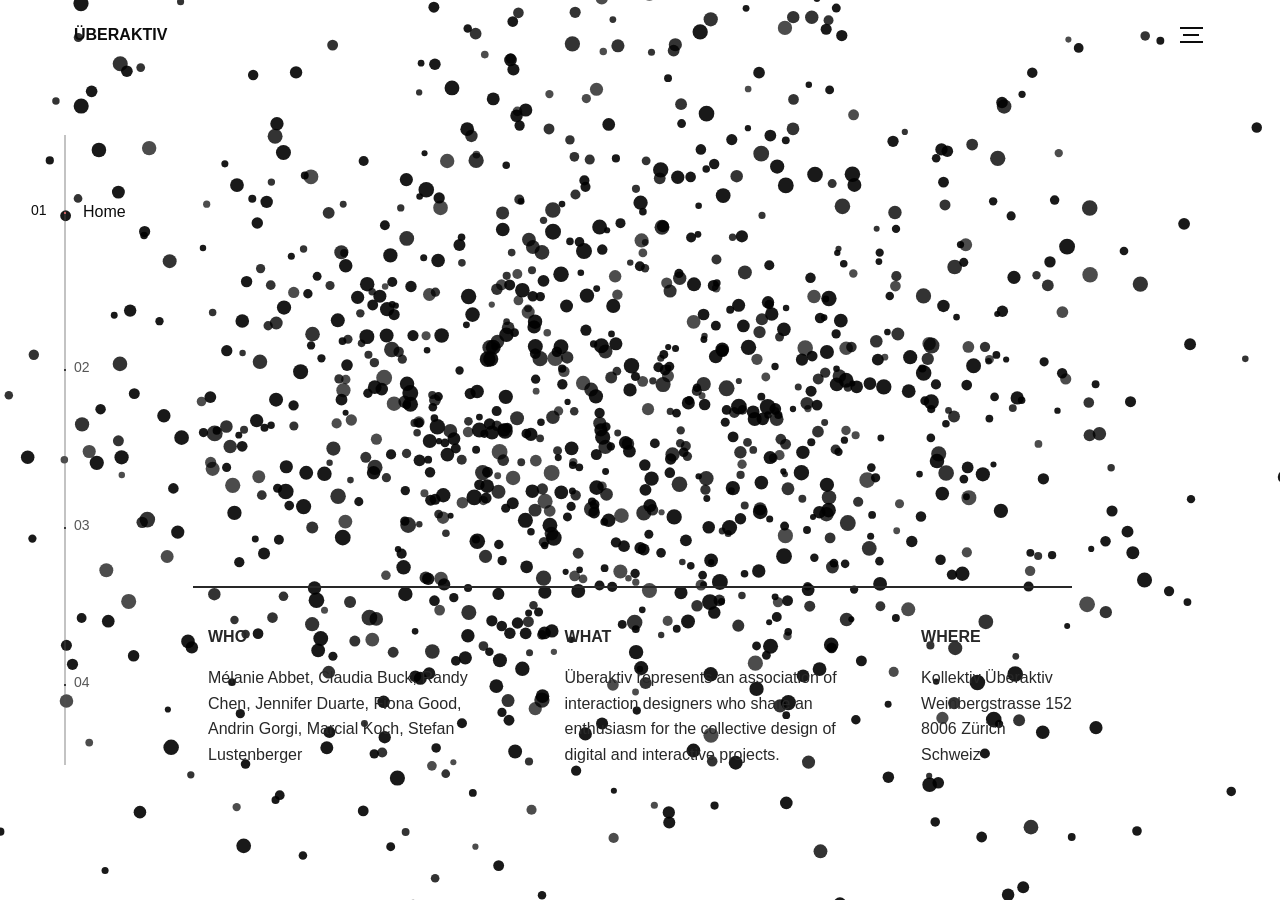
==== commit 747c1e67: "update-linz" ====
--- a/index.html
+++ b/index.html
@@ -11,7 +11,7 @@
   <link rel="stylesheet" href="assets/css/main.css">
 </head>
 <body onresize>
-
+  <canvas id="confetti" hidden></canvas>
 <!-- notification for small viewports and landscape oriented smartphones -->
 <div class="device-notification">
   <a class="device-notification--logo" href="#0">
@@ -109,14 +109,14 @@
               <h2>Members</h2>
               <div class="team-grid--container">
                 <div class="img-grid">
-                  <img src="https://static.pexels.com/photos/160107/pexels-photo-160107.jpeg" alt="">
-                  <img src="https://static.pexels.com/photos/356056/pexels-photo-356056.jpeg" alt="">
-                  <img src="https://static.pexels.com/photos/373076/pexels-photo-373076.jpeg" alt="">
-                  <img src="https://static.pexels.com/photos/158826/structure-light-led-movement-158826.jpeg" alt="">
-                  <img src="https://static.pexels.com/photos/50711/board-electronics-computer-data-processing-50711.jpeg" alt="">
-                  <img src="https://static.pexels.com/photos/247932/pexels-photo-247932.jpeg" alt="">
-                  <img src="https://static.pexels.com/photos/96381/pexels-photo-96381.jpeg" alt="">
-                  <img src="https://static.pexels.com/photos/450035/pexels-photo-450035.jpeg" alt="">
+                  <img src="assets/img/1x/Zeichenfläche 5_1.png" alt="">
+                  <img src="assets/img/1x/Zeichenfläche 5_2.png" alt="">
+                  <img src="assets/img/1x/Zeichenfläche 5_3.png" alt="">
+                  <img src="assets/img/1x/Zeichenfläche 5_4.png" alt="">
+                  <img src="assets/img/1x/Zeichenfläche 5_5.png" alt="">
+                  <img src="assets/img/1x/Zeichenfläche 5_6.png" alt="">
+                  <img src="assets/img/1x/Zeichenfläche 5_7.png" alt="">
+                  <img src="assets/img/1x/Zeichenfläche 5.png" alt="">
                 </div>
               </div>
             </div>
@@ -324,7 +324,7 @@
                     <label for="email">Email</label>
                   </div>
                 </div>
-                <input type="submit" value="Send Request">
+                <input type="submit" value="Send Request" onmouseover="confettiHover()" onmouseout="">
               </form>
             </div>
           </li>
@@ -346,5 +346,6 @@
 <script src="assets/js/vendor/hammer-2.0.8.js"></script>
 <script src="assets/js/functions.js"></script>
 <script src="assets/js/ueberaktiv.js"></script>
+<script src="assets/js/confetti.js"></script>
 </body>
 </html>
--- a/assets/css/main.css
+++ b/assets/css/main.css
@@ -932,7 +932,7 @@
 }
 .team-grid .img-grid {
   display: grid;
-  grid-template-columns: repeat(1, 1fr);
+  grid-template-columns: repeat(2, 1fr);
   grid-gap: 5px;
 }
 @media only screen and (min-width: 750px) {
@@ -1149,7 +1149,7 @@
   background-image: url("../../assets/img/work/3.jpg");
 }
 .about--banner .item-4 {
-  background-image: url("../../assets/img/work/4.png");
+  background-image: url("../../assets/img/work/4.jpg");
 }
 .about--banner .item-5 {
   background-image: url("../../assets/img/work/5.jpg");
@@ -1371,6 +1371,17 @@
 }
 
 @media (max-width: 767px) {
+  .work-request--information {
+    flex-direction: column;
+    width: 100%;
+    height: 64px !important;
+  }
+
+  .information-name,
+.information-email {
+    width: 100% !important;
+  }
+
   .work-request--options {
     flex-direction: row;
     justify-content: space-around;
@@ -1404,13 +1415,11 @@
   }
 }
 @media (max-width: 600px) {
-  .work-request--information {
-    margin-bottom: 30px;
-  }
   .work-request--information .information-name,
 .work-request--information .information-email {
     height: 40px;
     font-size: 24px;
+    padding-bottom: 12px;
   }
 }
 .perspective {
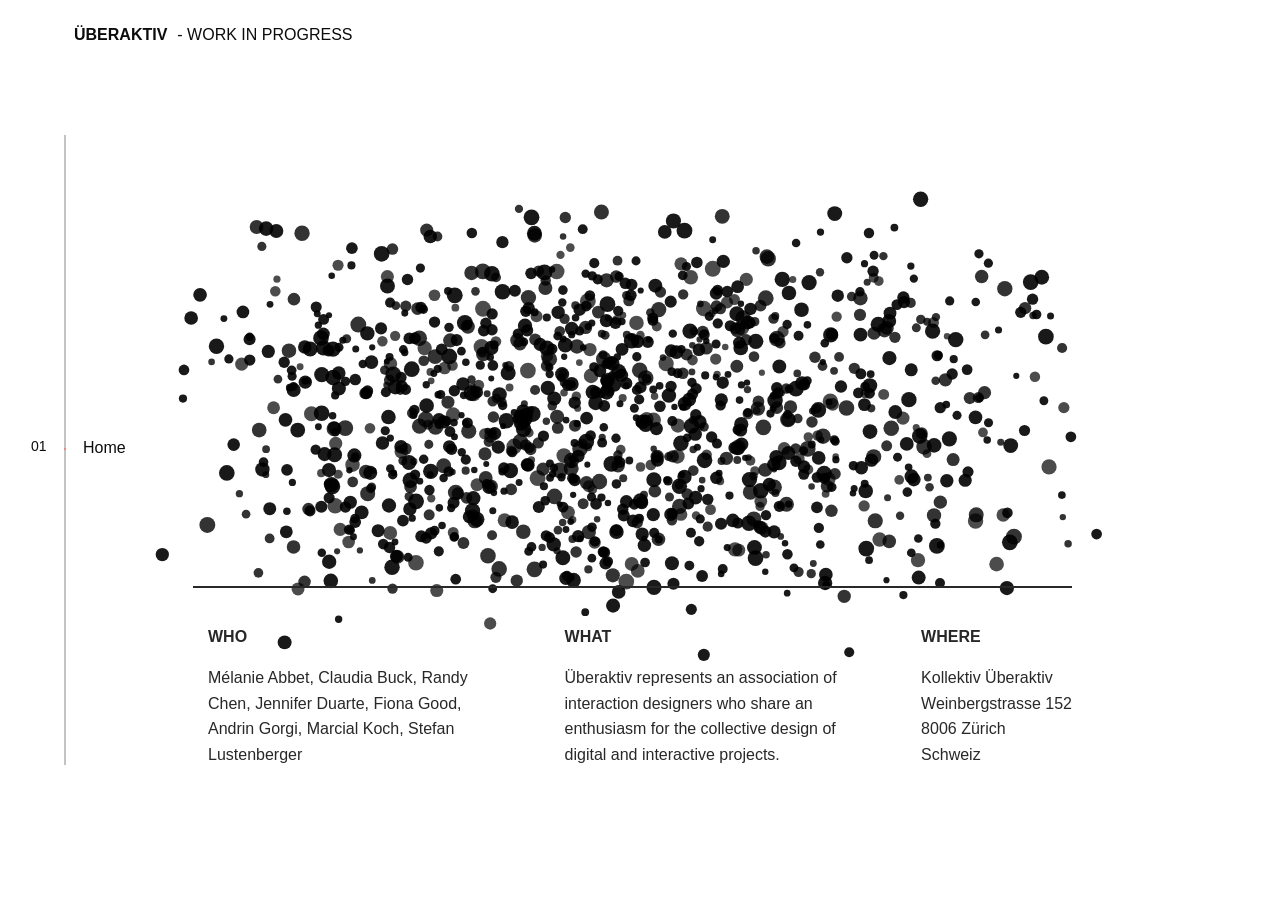
==== commit 2f75d0f6: "WIP site" ====
--- a/index.html
+++ b/index.html
@@ -28,22 +28,22 @@
         <header class="header">
           <a class="header--logo" href="#0">
             <!-- <img src="assets/img/logo.png" alt="Global"> -->
-            <p>Überaktiv</p>
+            <p>Überaktiv</p><p style="font-weight: 400;">- Work in progress</p>
           </a>
           <!-- <button class="header--cta cta">Hire Us</button> -->
-          <div class="header--nav-toggle">
+          <!-- <div class="header--nav-toggle">
             <span></span>
-          </div>
+          </div> -->
         </header>
         <nav class="l-side-nav">
           <ul class="side-nav">
             <li class="is-active"><span>Home</span></li>
-            <li><span>Work</span></li>
+            <!-- <li><span>Work</span></li> -->
             <!-- <li><span>Works</span></li> -->
             <!-- <li><span>About</span></li> -->
             <!-- <li><span>Contact</span></li> -->
-            <li><span>Team</span></li>
-            <li><span>Hire us</span></li>
+            <!-- <li><span>Team</span></li>
+            <li><span>Hire us</span></li> -->
           </ul>
         </nav>
         <ul class="l-main-content main-content">
@@ -93,7 +93,7 @@
               </div>
             </div>
           </li>
-          <li class="l-section section">
+          <!-- <li class="l-section section">
             <div class="about">
               <div class="about--banner">
                 <a href="#" class="item item-1"></a>
@@ -119,7 +119,7 @@
                   <img src="assets/img/1x/Zeichenfläche 5.png" alt="">
                 </div>
               </div>
-            </div>
+            </div> -->
             <!-- <div class="team">
               <h2>Members</h2>
               <div class="team--lockup">
@@ -243,10 +243,10 @@
               </div>
             </div>
           </li> -->
-          <li class="l-section section">
+          <!-- checkout formspree.io for easy form setup -->
+          <!-- <li class="l-section section">
             <div class="hire">
               <h2>You want us to do</h2>
-              <!-- checkout formspree.io for easy form setup -->
               <form class="work-request">
                 <div class="work-request--options">
                   <span class="options-a">
@@ -332,13 +332,13 @@
       </div>
       <img src="assets/img/1.jpg" alt="Welcome">
     </div>
-  </div>
-  <ul class="outer-nav">
+  </div> -->
+  <!-- <ul class="outer-nav">
     <li class="is-active">Home</li>
     <li>Work</li>
     <li>Team</li>
     <li>Hire us</li>
-  </ul>
+  </ul> -->
 </div>
 
 <script src="https://ajax.googleapis.com/ajax/libs/jquery/2.2.4/jquery.min.js"></script>
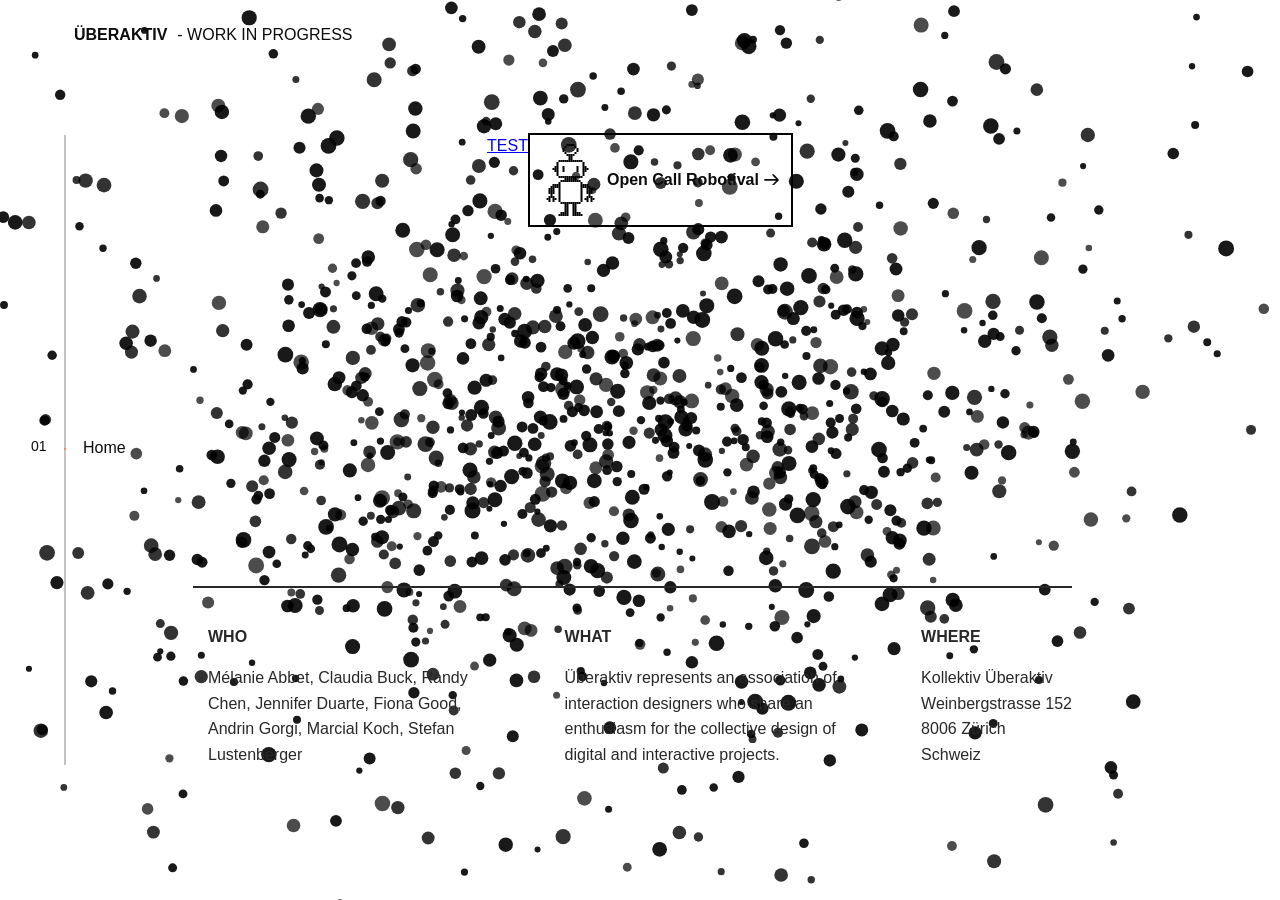
==== commit 07f24f00: "button" ====
--- a/index.html
+++ b/index.html
@@ -9,6 +9,7 @@
   <meta name="keywords" content="global, template, html, sass, jquery">
   <meta name="author" content="Bucky Maler">
   <link rel="stylesheet" href="assets/css/main.css">
+  <link rel="stylesheet" href="assets/css/robot.css">
 </head>
 <body onresize>
   <canvas id="confetti" hidden></canvas>
@@ -50,19 +51,23 @@
           <li class="l-section section section--is-active">
             <canvas id="scene" class="scene"></canvas>
             <input id="text" type="text" value="ÜBERAKTIV" hidden />
-            <input id="mobileText" type="text" value="ÜBER AKTIV ↓" hidden />
+            <input id="mobileText" type="text" value="ÜBER AKTIV" hidden /><!-- ↓-->
             <div class="intro">
               <div class="intro--banner">
                 <!-- <h1>ÜBERAKTIV</h1> -->
                 <!-- <h2>Creating interactive experiences that matter.</h2> -->
-                <!-- <button class="cta">Hire Us
-                  <svg version="1.1" id="Layer_1" xmlns="http://www.w3.org/2000/svg" xmlns:xlink="http://www.w3.org/1999/xlink" x="0px" y="0px" viewBox="0 0 150 118" style="enable-background:new 0 0 150 118;" xml:space="preserve">
-                  <g transform="translate(0.000000,118.000000) scale(0.100000,-0.100000)">
-                    <path d="M870,1167c-34-17-55-57-46-90c3-15,81-100,194-211l187-185l-565-1c-431,0-571-3-590-13c-55-28-64-94-18-137c21-20,33-20,597-20h575l-192-193C800,103,794,94,849,39c20-20,39-29,61-29c28,0,63,30,298,262c147,144,272,271,279,282c30,51,23,60-219,304C947,1180,926,1196,870,1167z"/>
-                  </g>
-                  </svg>
-                  <span class="btn-background"></span>
-                </button> -->
+                
+                <a href="/assets/pdf/BitsNBolts_EN_Web.pdf" download> TEST
+                </a>
+                <button class="cta">
+                    <div class="robot1"></div>
+                    Open Call Robotival
+                    <svg version="1.1" id="Layer_1" xmlns="http://www.w3.org/2000/svg" xmlns:xlink="http://www.w3.org/1999/xlink" x="0px" y="0px" viewBox="0 0 150 118" style="enable-background:new 0 0 150 118;" xml:space="preserve">
+                    <g transform="translate(0.000000,118.000000) scale(0.100000,-0.100000)">
+                      <path d="M870,1167c-34-17-55-57-46-90c3-15,81-100,194-211l187-185l-565-1c-431,0-571-3-590-13c-55-28-64-94-18-137c21-20,33-20,597-20h575l-192-193C800,103,794,94,849,39c20-20,39-29,61-29c28,0,63,30,298,262c147,144,272,271,279,282c30,51,23,60-219,304C947,1180,926,1196,870,1167z"/>
+                    </g>
+                    </svg>
+                </button>
                 <!-- <img src="assets/img/woman.gif" style="transform: scale(-1, 1);" alt="Welcome"> -->
               </div>
               <div class="intro--options">
--- a/assets/css/main.css
+++ b/assets/css/main.css
@@ -385,17 +385,6 @@
     display: flex;
   }
 }
-@media (max-width: 736px) and (min-width: 360px) and (orientation: landscape) {
-  .device-notification {
-    display: flex;
-  }
-}
-@media (max-width: 359px) {
-  .device-notification {
-    display: flex;
-  }
-}
-
 .section {
   opacity: 0;
   visibility: hidden;
@@ -584,6 +573,8 @@
 .intro--banner {
   position: relative;
   height: 475px;
+  display: flex;
+  justify-content: center;
 }
 .intro--banner::before {
   content: "";
@@ -609,25 +600,25 @@
   z-index: 1;
 }
 .intro--banner button {
-  position: absolute;
   bottom: 80px;
   padding: 5px 17px 5px 12px;
   font-weight: 700;
+  border-radius: 0;
   background-color: transparent;
-  border: none;
-}
-.intro--banner button .btn-background {
-  position: absolute;
-  top: 0;
-  left: 23px;
-  right: 0;
-  height: 100%;
-  background-color: #ff7070;
-  z-index: -1;
+  border-style: solid;
   transition: 0.2s ease-in-out;
-}
-.intro--banner button:hover .btn-background {
-  left: 0;
+  display: flex;
+  align-items: center;
+  height: -webkit-fit-content;
+  height: -moz-fit-content;
+  height: fit-content;
+}
+.intro--banner button:hover {
+  border-color: #ff7070;
+  color: #ff7070;
+}
+.intro--banner button:hover svg {
+  fill: #ff7070;
 }
 .intro--banner button:focus {
   outline: none;
@@ -636,7 +627,8 @@
   position: relative;
   left: 5px;
   width: 15px;
-  fill: #fff;
+  fill: #0c0c0c;
+  transition: 0.2s ease-in-out;
 }
 .intro--banner img {
   position: absolute;
@@ -671,7 +663,7 @@
 
 @media (max-width: 900px) {
   .intro--banner {
-    height: 475px;
+    height: 350px;
   }
   .intro--banner h1 {
     font-size: 55px;
@@ -688,7 +680,8 @@
 }
 @media (max-width: 767px) {
   .intro--banner {
-    height: 305px;
+    height: 350px;
+    margin-top: 63px;
   }
   .intro--banner h1 {
     font-size: 44px;
@@ -723,9 +716,9 @@
     display: none;
   }
 }
-@media (max-width: 600px) and (max-height: 812px) {
+@media (max-width: 600px) and (max-height: 844px) {
   .intro--banner {
-    height: auto;
+    padding-top: 60vh;
   }
   .intro--banner::before, .intro--banner::after {
     display: none;
@@ -1376,12 +1369,10 @@
     width: 100%;
     height: 64px !important;
   }
-
   .information-name,
 .information-email {
     width: 100% !important;
   }
-
   .work-request--options {
     flex-direction: row;
     justify-content: space-around;
@@ -1548,79 +1539,163 @@
 
 @-webkit-keyframes rainbow {
   100%, 0% {
-    color: red;
+    color: rgb(255, 0, 0);
   }
   8% {
-    color: #ff7f00;
+    color: rgb(255, 127, 0);
   }
   16% {
-    color: yellow;
+    color: rgb(255, 255, 0);
   }
   25% {
-    color: chartreuse;
+    color: rgb(127, 255, 0);
   }
   33% {
-    color: lime;
+    color: rgb(0, 255, 0);
   }
   41% {
-    color: springgreen;
+    color: rgb(0, 255, 127);
   }
   50% {
-    color: aqua;
+    color: rgb(0, 255, 255);
   }
   58% {
-    color: #007fff;
+    color: rgb(0, 127, 255);
   }
   66% {
-    color: blue;
+    color: rgb(0, 0, 255);
   }
   75% {
-    color: #7f00ff;
+    color: rgb(127, 0, 255);
   }
   83% {
-    color: fuchsia;
+    color: rgb(255, 0, 255);
   }
   91% {
-    color: #ff007f;
+    color: rgb(255, 0, 127);
   }
 }
 
 @keyframes rainbow {
   100%, 0% {
-    color: red;
+    color: rgb(255, 0, 0);
   }
   8% {
-    color: #ff7f00;
+    color: rgb(255, 127, 0);
   }
   16% {
-    color: yellow;
+    color: rgb(255, 255, 0);
   }
   25% {
-    color: chartreuse;
+    color: rgb(127, 255, 0);
   }
   33% {
-    color: lime;
+    color: rgb(0, 255, 0);
   }
   41% {
-    color: springgreen;
+    color: rgb(0, 255, 127);
   }
   50% {
-    color: aqua;
+    color: rgb(0, 255, 255);
   }
   58% {
-    color: #007fff;
+    color: rgb(0, 127, 255);
   }
   66% {
-    color: blue;
+    color: rgb(0, 0, 255);
   }
   75% {
-    color: #7f00ff;
+    color: rgb(127, 0, 255);
   }
   83% {
-    color: fuchsia;
+    color: rgb(255, 0, 255);
   }
   91% {
-    color: #ff007f;
+    color: rgb(255, 0, 127);
+  }
+}
+.rainbow-bg {
+  -webkit-animation: rainbow-bg 2.5s linear;
+          animation: rainbow-bg 2.5s linear;
+  -webkit-animation-iteration-count: infinite;
+          animation-iteration-count: infinite;
+}
+
+@-webkit-keyframes rainbow-bg {
+  100%, 0% {
+    background-color: rgb(255, 0, 0);
+  }
+  8% {
+    background-color: rgb(255, 127, 0);
+  }
+  16% {
+    background-color: rgb(255, 255, 0);
+  }
+  25% {
+    background-color: rgb(127, 255, 0);
+  }
+  33% {
+    background-color: rgb(0, 255, 0);
+  }
+  41% {
+    background-color: rgb(0, 255, 127);
+  }
+  50% {
+    background-color: rgb(0, 255, 255);
+  }
+  58% {
+    background-color: rgb(0, 127, 255);
+  }
+  66% {
+    background-color: rgb(0, 0, 255);
+  }
+  75% {
+    background-color: rgb(127, 0, 255);
+  }
+  83% {
+    background-color: rgb(255, 0, 255);
+  }
+  91% {
+    background-color: rgb(255, 0, 127);
+  }
+}
+
+@keyframes rainbow-bg {
+  100%, 0% {
+    background-color: rgb(255, 0, 0);
+  }
+  8% {
+    background-color: rgb(255, 127, 0);
+  }
+  16% {
+    background-color: rgb(255, 255, 0);
+  }
+  25% {
+    background-color: rgb(127, 255, 0);
+  }
+  33% {
+    background-color: rgb(0, 255, 0);
+  }
+  41% {
+    background-color: rgb(0, 255, 127);
+  }
+  50% {
+    background-color: rgb(0, 255, 255);
+  }
+  58% {
+    background-color: rgb(0, 127, 255);
+  }
+  66% {
+    background-color: rgb(0, 0, 255);
+  }
+  75% {
+    background-color: rgb(127, 0, 255);
+  }
+  83% {
+    background-color: rgb(255, 0, 255);
+  }
+  91% {
+    background-color: rgb(255, 0, 127);
   }
 }
 .rainbow-border {
@@ -1632,78 +1707,78 @@
 
 @-webkit-keyframes rainbow-border {
   100%, 0% {
-    border-color: red;
+    border-color: rgb(255, 0, 0);
   }
   8% {
-    border-color: #ff7f00;
+    border-color: rgb(255, 127, 0);
   }
   16% {
     border-color: #bdbd00;
   }
   25% {
-    border-color: chartreuse;
+    border-color: rgb(127, 255, 0);
   }
   33% {
-    border-color: lime;
+    border-color: rgb(0, 255, 0);
   }
   41% {
-    border-color: springgreen;
+    border-color: rgb(0, 255, 127);
   }
   50% {
-    border-color: aqua;
+    border-color: rgb(0, 255, 255);
   }
   58% {
-    border-color: #007fff;
+    border-color: rgb(0, 127, 255);
   }
   66% {
-    border-color: blue;
+    border-color: rgb(0, 0, 255);
   }
   75% {
-    border-color: #7f00ff;
+    border-color: rgb(127, 0, 255);
   }
   83% {
-    border-color: fuchsia;
+    border-color: rgb(255, 0, 255);
   }
   91% {
-    border-color: #ff007f;
+    border-color: rgb(255, 0, 127);
   }
 }
 
 @keyframes rainbow-border {
   100%, 0% {
-    border-color: red;
+    border-color: rgb(255, 0, 0);
   }
   8% {
-    border-color: #ff7f00;
+    border-color: rgb(255, 127, 0);
   }
   16% {
     border-color: #bdbd00;
   }
   25% {
-    border-color: chartreuse;
+    border-color: rgb(127, 255, 0);
   }
   33% {
-    border-color: lime;
+    border-color: rgb(0, 255, 0);
   }
   41% {
-    border-color: springgreen;
+    border-color: rgb(0, 255, 127);
   }
   50% {
-    border-color: aqua;
+    border-color: rgb(0, 255, 255);
   }
   58% {
-    border-color: #007fff;
+    border-color: rgb(0, 127, 255);
   }
   66% {
-    border-color: blue;
+    border-color: rgb(0, 0, 255);
   }
   75% {
-    border-color: #7f00ff;
+    border-color: rgb(127, 0, 255);
   }
   83% {
-    border-color: fuchsia;
+    border-color: rgb(255, 0, 255);
   }
   91% {
-    border-color: #ff007f;
+    border-color: rgb(255, 0, 127);
   }
 }/*# sourceMappingURL=main.css.map */
--- a/assets/css/robot.css
+++ b/assets/css/robot.css
@@ -0,0 +1,932 @@
+.robot1 {
+    position: relative;
+    display: inline-block;
+    transform: scale(0.4);
+    width: 65px; /*165*/
+    height: 80px; /*200*/
+    left: -15px;
+    top: -20px;
+  }
+  .robot1:before, .robot1:after {
+    position: absolute;
+    content: '';
+    display: block;
+      width: 5px;height: 5px;
+  }
+  /* ANIMATE */
+  .robot1:before {
+    -webkit-animation: before 0.3s steps(1) infinite;
+    -moz-animation: before 0.3s steps(1) infinite;
+    -o-animation: before 0.3s steps(1) infinite;
+    animation: before 0.3s steps(1) infinite;
+    transition: .2s ease-in-out;
+  }
+  @-webkit-keyframes before { 0% { opacity: 1; } 50% { opacity: 0; }}
+  @-moz-keyframes before { 0% { opacity: 1; } 50% { opacity: 0; }}
+  @-o-keyframes before { 0% { opacity: 1; } 50% { opacity: 0; }}
+  @keyframes before { 0% { opacity: 1; } 50% { opacity: 0; }}
+  
+  .robot1:after {
+    opacity: 0;
+    -webkit-animation: after 0.3s steps(1) infinite;
+    -moz-animation: after 0.3s steps(1) infinite;
+    -o-animation: after 0.3s steps(1) infinite;
+    animation: after 0.3s steps(1) infinite;
+    transition: .2s ease-in-out;
+  }
+  @-webkit-keyframes after { 0% { opacity: 0; } 50% { opacity: 1; } }
+  @-moz-keyframes after { 0% { opacity: 0; } 50% { opacity: 1; } }
+  @-o-keyframess after { 0% { opacity: 0; } 50% { opacity: 1; } }
+  @keyframes after { 0% { opacity: 0; } 50% { opacity: 1; } }
+  
+  .robot1:before {
+    box-shadow:
+      /* antenna */
+      50px 0px 0 black,
+      55px 0px 0 black,
+      60px 0px 0 black,
+      65px 0px 0 black,
+      45px 5px 0 black,
+      70px 5px 0 black,
+      40px 10px 0 black,
+      75px 10px 0 black,
+      40px 15px 0 black,
+      75px 15px 0 black,
+      45px 20px 0 black,
+      70px 20px 0 black,
+      50px 25px 0 black,
+      55px 25px 0 black,
+      60px 25px 0 black,
+      65px 25px 0 black,
+      55px 30px 0 black,
+      60px 30px 0 black,
+      55px 35px 0 black,
+      60px 35px 0 black,
+      /* head */
+      30px 40px 0 black,
+      35px 40px 0 black,
+      40px 40px 0 black,
+      45px 40px 0 black,
+      50px 40px 0 black,
+      55px 40px 0 black,
+      60px 40px 0 black,
+      65px 40px 0 black,
+      70px 40px 0 black,
+      75px 40px 0 black,
+      80px 40px 0 black,
+      85px 40px 0 black, 
+      25px 45px 0 black,
+      90px 45px 0 black,
+      25px 50px 0 black,
+      90px 50px 0 black,
+      20px 55px 0 black,
+      25px 55px 0 black,
+      40px 55px 0 black,
+      75px 55px 0 black,
+      90px 55px 0 black,
+      95px 55px 0 black,
+      15px 60px 0 black,
+      20px 60px 0 black,
+      25px 60px 0 black,
+      40px 60px 0 black,
+      75px 60px 0 black,
+      90px 60px 0 black,
+      95px 60px 0 black,
+      100px 60px 0 black,
+      20px 65px 0 black,
+      25px 65px 0 black,
+      40px 65px 0 black,
+      75px 65px 0 black,
+      90px 65px 0 black,
+      95px 65px 0 black,
+      25px 70px 0 black,
+      90px 70px 0 black,
+      25px 75px 0 black,
+      90px 75px 0 black,
+      30px 80px 0 black,
+      35px 80px 0 black,
+      40px 80px 0 black,
+      45px 80px 0 black,
+      50px 80px 0 black,
+      55px 80px 0 black,
+      60px 80px 0 black,
+      65px 80px 0 black,
+      70px 80px 0 black,
+      75px 80px 0 black,
+      80px 80px 0 black,
+      85px 80px 0 black,
+      /* neck */
+      45px 85px 0 black,
+      50px 85px 0 black,
+      55px 85px 0 black,
+      60px 85px 0 black,
+      65px 85px 0 black,
+      70px 85px 0 black,
+      /* torso */
+      35px 90px 0 black,
+      40px 90px 0 black,
+      45px 90px 0 black,
+      50px 90px 0 black,
+      55px 90px 0 black,
+      60px 90px 0 black,
+      65px 90px 0 black,
+      70px 90px 0 black, 
+      75px 90px 0 black,  
+      80px 90px 0 black,  
+      30px 95px 0 black,
+      30px 100px 0 black,
+      30px 105px 0 black,
+      30px 110px 0 black,
+      30px 115px 0 black,
+      30px 120px 0 black,
+      30px 125px 0 black,
+      30px 130px 0 black,
+      30px 135px 0 black,
+      30px 140px 0 black,
+      85px 95px 0 black,
+      85px 100px 0 black,
+      85px 105px 0 black,
+      85px 110px 0 black,
+      85px 115px 0 black,
+      85px 120px 0 black,
+      85px 125px 0 black,
+      85px 130px 0 black,
+      85px 135px 0 black,
+      85px 140px 0 black,
+      35px 145px 0 black,
+      40px 145px 0 black,
+      45px 145px 0 black,
+      50px 145px 0 black,
+      55px 145px 0 black,
+      60px 145px 0 black,
+      65px 145px 0 black,
+      70px 145px 0 black, 
+      75px 145px 0 black,  
+      80px 145px 0 black,
+      /* left arm */
+      15px 100px 0 black,
+      20px 100px 0 black,
+      25px 100px 0 black,
+      10px 105px 0 black,
+      15px 105px 0 black,
+      20px 105px 0 black,
+      25px 105px 0 black,
+      5px 110px 0 black,
+      10px 110px 0 black,
+      15px 110px 0 black,
+      5px 115px 0 black,
+      10px 115px 0 black,
+      15px 115px 0 black,
+      5px 120px 0 black,
+      10px 120px 0 black,
+      15px 120px 0 black,
+      10px 125px 0 black,
+      5px 130px 0 black,
+      10px 130px 0 black,
+      15px 130px 0 black,
+      0px 135px 0 black,
+      5px 135px 0 black,
+      15px 135px 0 black,
+      20px 135px 0 black,
+      5px 140px 0 black,
+      15px 140px 0 black,
+      /* right arm */
+      90px 100px 0 black,
+      95px 100px 0 black,
+      100px 100px 0 black,
+      90px 105px 0 black,
+      95px 105px 0 black,
+      100px 105px 0 black,
+      105px 105px 0 black,
+      100px 110px 0 black,
+      105px 110px 0 black,
+      110px 110px 0 black,
+      100px 115px 0 black,
+      105px 115px 0 black,
+      110px 115px 0 black,
+      100px 120px 0 black,
+      105px 120px 0 black,
+      110px 120px 0 black, 
+      105px 125px 0 black,
+      100px 130px 0 black,
+      105px 130px 0 black,
+      110px 130px 0 black,
+      95px 135px 0 black,
+      100px 135px 0 black,
+      110px 135px 0 black,
+      115px 135px 0 black,
+      100px 140px 0 black,
+      110px 140px 0 black,
+      /* left leg */
+      45px 150px 0 black,
+      50px 150px 0 black,
+      45px 155px 0 black,
+      50px 155px 0 black,
+      45px 160px 0 black,
+      50px 160px 0 black,
+      45px 165px 0 black,
+      50px 165px 0 black,
+      35px 170px 0 black,
+      40px 170px 0 black,
+      45px 170px 0 black,
+      50px 170px 0 black,
+      30px 175px 0 black,
+      35px 175px 0 black,
+      40px 175px 0 black,
+      45px 175px 0 black,
+      50px 175px 0 black,
+      /* right leg */
+      65px 150px 0 black,
+      70px 150px 0 black,
+      65px 155px 0 black,
+      70px 155px 0 black,
+      65px 160px 0 black,
+      70px 160px 0 black,
+      65px 165px 0 black,
+      70px 165px 0 black,
+      65px 170px 0 black,
+      70px 170px 0 black,
+      75px 170px 0 black,
+      80px 170px 0 black,
+      65px 175px 0 black,
+      70px 175px 0 black,
+      75px 175px 0 black,
+      80px 175px 0 black,
+      85px 175px 0 black
+  }
+  .robot1:after {
+    box-shadow:
+      /* antenna */
+      /*fixed antenna
+      50px 5px 0 black,
+      55px 5px 0 black,
+      60px 5px 0 black,
+      65px 5px 0 black,
+      45px 10px 0 black,
+      70px 10px 0 black,  
+      40px 15px 0 black,
+      75px 15px 0 black,
+      40px 20px 0 black,
+      75px 20px 0 black,
+      45px 25px 0 black,
+      70px 25px 0 black,
+      50px 30px 0 black,
+      55px 30px 0 black,
+      60px 30px 0 black,
+      65px 30px 0 black,
+      */
+      /*animated antenna*/
+      55px 5px 0 black,
+      60px 5px 0 black,
+  
+      55px 10px 0 black,
+      60px 10px 0 black,  
+      55px 15px 0 black,
+      60px 15px 0 black,
+      55px 20px 0 black,
+      60px 20px 0 black,
+      55px 25px 0 black,
+      60px 25px 0 black,
+      55px 30px 0 black,
+      60px 30px 0 black,
+   
+      55px 35px 0 black,
+      60px 35px 0 black,
+      55px 40px 0 black,
+      60px 40px 0 black,
+      
+      /* head */
+      30px 45px 0 black,
+      35px 45px 0 black,
+      40px 45px 0 black,
+      45px 45px 0 black,
+      50px 45px 0 black,
+      55px 45px 0 black,
+      60px 45px 0 black,
+      65px 45px 0 black,
+      70px 45px 0 black,
+      75px 45px 0 black,
+      80px 45px 0 black,
+      85px 45px 0 black,
+      25px 50px 0 black,
+      90px 50px 0 black,
+      25px 55px 0 black,
+      90px 55px 0 black,
+      20px 60px 0 black,
+      25px 60px 0 black,
+      40px 60px 0 black,
+      75px 60px 0 black,
+      90px 60px 0 black,
+      95px 60px 0 black,
+      15px 65px 0 black,
+      20px 65px 0 black,
+      25px 65px 0 black,
+      40px 65px 0 black,
+      75px 65px 0 black,
+      90px 65px 0 black,
+      95px 65px 0 black,
+      100px 65px 0 black,
+      20px 70px 0 black,
+      25px 70px 0 black,
+      40px 70px 0 black,
+      75px 70px 0 black,
+      90px 70px 0 black,
+      95px 70px 0 black,
+      25px 75px 0 black,
+      90px 75px 0 black,
+      25px 80px 0 black,
+      90px 80px 0 black,
+      30px 85px 0 black,
+      35px 85px 0 black,
+      40px 85px 0 black,
+      45px 85px 0 black,
+      50px 85px 0 black,
+      55px 85px 0 black,
+      60px 85px 0 black,
+      65px 85px 0 black,
+      70px 85px 0 black,
+      75px 85px 0 black,
+      80px 85px 0 black,
+      85px 85px 0 black,
+      /* neck */
+      45px 90px 0 black,
+      50px 90px 0 black,
+      55px 90px 0 black,
+      60px 90px 0 black,
+      65px 90px 0 black,
+      70px 90px 0 black,
+      /* torso */
+      35px 95px 0 black,
+      40px 95px 0 black,
+      45px 95px 0 black,
+      50px 95px 0 black,
+      55px 95px 0 black,
+      60px 95px 0 black,
+      65px 95px 0 black,
+      70px 95px 0 black, 
+      75px 95px 0 black,  
+      80px 95px 0 black,
+      30px 100px 0 black,
+      30px 105px 0 black,
+      30px 110px 0 black,
+      30px 115px 0 black,
+      30px 120px 0 black,
+      30px 125px 0 black,
+      30px 130px 0 black,
+      30px 135px 0 black,
+      30px 140px 0 black,
+      30px 145px 0 black,
+      85px 100px 0 black,
+      85px 105px 0 black,
+      85px 110px 0 black,
+      85px 115px 0 black,
+      85px 120px 0 black,
+      85px 125px 0 black,
+      85px 130px 0 black,
+      85px 135px 0 black,
+      85px 140px 0 black,
+      85px 145px 0 black,
+      35px 150px 0 black,
+      40px 150px 0 black,
+      45px 150px 0 black,
+      50px 150px 0 black,
+      55px 150px 0 black,
+      60px 150px 0 black,
+      65px 150px 0 black,
+      70px 150px 0 black, 
+      75px 150px 0 black,  
+      80px 150px 0 black,
+      /* left arm */
+      15px 105px 0 black,
+      20px 105px 0 black,
+      25px 105px 0 black,
+      10px 110px 0 black,
+      15px 110px 0 black,
+      20px 110px 0 black,
+      25px 110px 0 black,
+      5px 115px 0 black,
+      10px 115px 0 black,
+      15px 115px 0 black,
+      5px 120px 0 black,
+      10px 120px 0 black,
+      15px 120px 0 black,
+      5px 125px 0 black,
+      10px 125px 0 black,
+      15px 125px 0 black,
+      10px 130px 0 black,
+      5px 135px 0 black,
+      10px 135px 0 black,
+      15px 135px 0 black,
+      0px 140px 0 black,
+      5px 140px 0 black,
+      15px 140px 0 black,
+      20px 140px 0 black,
+      5px 145px 0 black,
+      15px 145px 0 black,
+      /* right arm */
+      90px 105px 0 black,
+      95px 105px 0 black,
+      100px 105px 0 black,
+      90px 110px 0 black,
+      95px 110px 0 black,
+      100px 110px 0 black,
+      105px 110px 0 black,
+      100px 115px 0 black,
+      105px 115px 0 black,
+      110px 115px 0 black,
+      100px 120px 0 black,
+      105px 120px 0 black,
+      110px 120px 0 black,
+      100px 125px 0 black,
+      105px 125px 0 black,
+      110px 125px 0 black,
+      105px 130px 0 black,
+      100px 135px 0 black,
+      105px 135px 0 black,
+      110px 135px 0 black,
+      95px 140px 0 black,
+      100px 140px 0 black,
+      110px 140px 0 black,
+      115px 140px 0 black,
+      100px 145px 0 black,
+      110px 145px 0 black,
+      /* left leg */
+      45px 155px 0 black,
+      50px 155px 0 black,
+      40px 160px 0 black,
+      45px 160px 0 black,
+      45px 165px 0 black,
+      50px 165px 0 black,
+      35px 170px 0 black,
+      40px 170px 0 black,
+      45px 170px 0 black,
+      50px 170px 0 black,
+      30px 175px 0 black,
+      35px 175px 0 black,
+      40px 175px 0 black,
+      45px 175px 0 black,
+      50px 175px 0 black,
+      /* right leg */
+      65px 155px 0 black,
+      70px 155px 0 black,
+      70px 160px 0 black,
+      75px 160px 0 black,
+      65px 165px 0 black,
+      70px 165px 0 black,
+      65px 170px 0 black,
+      70px 170px 0 black,
+      75px 170px 0 black,
+      80px 170px 0 black,
+      65px 175px 0 black,
+      70px 175px 0 black,
+      75px 175px 0 black,
+      80px 175px 0 black,
+      85px 175px 0 black
+  }
+
+  button:hover .robot1:before {
+        box-shadow:
+            /* antenna */
+            50px 0px 0 #ff7070,
+            55px 0px 0 #ff7070,
+            60px 0px 0 #ff7070,
+            65px 0px 0 #ff7070,
+            45px 5px 0 #ff7070,
+            70px 5px 0 #ff7070,
+            40px 10px 0 #ff7070,
+            75px 10px 0 #ff7070,
+            40px 15px 0 #ff7070,
+            75px 15px 0 #ff7070,
+            45px 20px 0 #ff7070,
+            70px 20px 0 #ff7070,
+            50px 25px 0 #ff7070,
+            55px 25px 0 #ff7070,
+            60px 25px 0 #ff7070,
+            65px 25px 0 #ff7070,
+            55px 30px 0 #ff7070,
+            60px 30px 0 #ff7070,
+            55px 35px 0 #ff7070,
+            60px 35px 0 #ff7070,
+            /* head */
+            30px 40px 0 #ff7070,
+            35px 40px 0 #ff7070,
+            40px 40px 0 #ff7070,
+            45px 40px 0 #ff7070,
+            50px 40px 0 #ff7070,
+            55px 40px 0 #ff7070,
+            60px 40px 0 #ff7070,
+            65px 40px 0 #ff7070,
+            70px 40px 0 #ff7070,
+            75px 40px 0 #ff7070,
+            80px 40px 0 #ff7070,
+            85px 40px 0 #ff7070, 
+            25px 45px 0 #ff7070,
+            90px 45px 0 #ff7070,
+            25px 50px 0 #ff7070,
+            90px 50px 0 #ff7070,
+            20px 55px 0 #ff7070,
+            25px 55px 0 #ff7070,
+            40px 55px 0 #ff7070,
+            75px 55px 0 #ff7070,
+            90px 55px 0 #ff7070,
+            95px 55px 0 #ff7070,
+            15px 60px 0 #ff7070,
+            20px 60px 0 #ff7070,
+            25px 60px 0 #ff7070,
+            40px 60px 0 #ff7070,
+            75px 60px 0 #ff7070,
+            90px 60px 0 #ff7070,
+            95px 60px 0 #ff7070,
+            100px 60px 0 #ff7070,
+            20px 65px 0 #ff7070,
+            25px 65px 0 #ff7070,
+            40px 65px 0 #ff7070,
+            75px 65px 0 #ff7070,
+            90px 65px 0 #ff7070,
+            95px 65px 0 #ff7070,
+            25px 70px 0 #ff7070,
+            90px 70px 0 #ff7070,
+            25px 75px 0 #ff7070,
+            90px 75px 0 #ff7070,
+            30px 80px 0 #ff7070,
+            35px 80px 0 #ff7070,
+            40px 80px 0 #ff7070,
+            45px 80px 0 #ff7070,
+            50px 80px 0 #ff7070,
+            55px 80px 0 #ff7070,
+            60px 80px 0 #ff7070,
+            65px 80px 0 #ff7070,
+            70px 80px 0 #ff7070,
+            75px 80px 0 #ff7070,
+            80px 80px 0 #ff7070,
+            85px 80px 0 #ff7070,
+            /* neck */
+            45px 85px 0 #ff7070,
+            50px 85px 0 #ff7070,
+            55px 85px 0 #ff7070,
+            60px 85px 0 #ff7070,
+            65px 85px 0 #ff7070,
+            70px 85px 0 #ff7070,
+            /* torso */
+            35px 90px 0 #ff7070,
+            40px 90px 0 #ff7070,
+            45px 90px 0 #ff7070,
+            50px 90px 0 #ff7070,
+            55px 90px 0 #ff7070,
+            60px 90px 0 #ff7070,
+            65px 90px 0 #ff7070,
+            70px 90px 0 #ff7070, 
+            75px 90px 0 #ff7070,  
+            80px 90px 0 #ff7070,  
+            30px 95px 0 #ff7070,
+            30px 100px 0 #ff7070,
+            30px 105px 0 #ff7070,
+            30px 110px 0 #ff7070,
+            30px 115px 0 #ff7070,
+            30px 120px 0 #ff7070,
+            30px 125px 0 #ff7070,
+            30px 130px 0 #ff7070,
+            30px 135px 0 #ff7070,
+            30px 140px 0 #ff7070,
+            85px 95px 0 #ff7070,
+            85px 100px 0 #ff7070,
+            85px 105px 0 #ff7070,
+            85px 110px 0 #ff7070,
+            85px 115px 0 #ff7070,
+            85px 120px 0 #ff7070,
+            85px 125px 0 #ff7070,
+            85px 130px 0 #ff7070,
+            85px 135px 0 #ff7070,
+            85px 140px 0 #ff7070,
+            35px 145px 0 #ff7070,
+            40px 145px 0 #ff7070,
+            45px 145px 0 #ff7070,
+            50px 145px 0 #ff7070,
+            55px 145px 0 #ff7070,
+            60px 145px 0 #ff7070,
+            65px 145px 0 #ff7070,
+            70px 145px 0 #ff7070, 
+            75px 145px 0 #ff7070,  
+            80px 145px 0 #ff7070,
+            /* left arm */
+            15px 100px 0 #ff7070,
+            20px 100px 0 #ff7070,
+            25px 100px 0 #ff7070,
+            10px 105px 0 #ff7070,
+            15px 105px 0 #ff7070,
+            20px 105px 0 #ff7070,
+            25px 105px 0 #ff7070,
+            5px 110px 0 #ff7070,
+            10px 110px 0 #ff7070,
+            15px 110px 0 #ff7070,
+            5px 115px 0 #ff7070,
+            10px 115px 0 #ff7070,
+            15px 115px 0 #ff7070,
+            5px 120px 0 #ff7070,
+            10px 120px 0 #ff7070,
+            15px 120px 0 #ff7070,
+            10px 125px 0 #ff7070,
+            5px 130px 0 #ff7070,
+            10px 130px 0 #ff7070,
+            15px 130px 0 #ff7070,
+            0px 135px 0 #ff7070,
+            5px 135px 0 #ff7070,
+            15px 135px 0 #ff7070,
+            20px 135px 0 #ff7070,
+            5px 140px 0 #ff7070,
+            15px 140px 0 #ff7070,
+            /* right arm */
+            90px 100px 0 #ff7070,
+            95px 100px 0 #ff7070,
+            100px 100px 0 #ff7070,
+            90px 105px 0 #ff7070,
+            95px 105px 0 #ff7070,
+            100px 105px 0 #ff7070,
+            105px 105px 0 #ff7070,
+            100px 110px 0 #ff7070,
+            105px 110px 0 #ff7070,
+            110px 110px 0 #ff7070,
+            100px 115px 0 #ff7070,
+            105px 115px 0 #ff7070,
+            110px 115px 0 #ff7070,
+            100px 120px 0 #ff7070,
+            105px 120px 0 #ff7070,
+            110px 120px 0 #ff7070, 
+            105px 125px 0 #ff7070,
+            100px 130px 0 #ff7070,
+            105px 130px 0 #ff7070,
+            110px 130px 0 #ff7070,
+            95px 135px 0 #ff7070,
+            100px 135px 0 #ff7070,
+            110px 135px 0 #ff7070,
+            115px 135px 0 #ff7070,
+            100px 140px 0 #ff7070,
+            110px 140px 0 #ff7070,
+            /* left leg */
+            45px 150px 0 #ff7070,
+            50px 150px 0 #ff7070,
+            45px 155px 0 #ff7070,
+            50px 155px 0 #ff7070,
+            45px 160px 0 #ff7070,
+            50px 160px 0 #ff7070,
+            45px 165px 0 #ff7070,
+            50px 165px 0 #ff7070,
+            35px 170px 0 #ff7070,
+            40px 170px 0 #ff7070,
+            45px 170px 0 #ff7070,
+            50px 170px 0 #ff7070,
+            30px 175px 0 #ff7070,
+            35px 175px 0 #ff7070,
+            40px 175px 0 #ff7070,
+            45px 175px 0 #ff7070,
+            50px 175px 0 #ff7070,
+            /* right leg */
+            65px 150px 0 #ff7070,
+            70px 150px 0 #ff7070,
+            65px 155px 0 #ff7070,
+            70px 155px 0 #ff7070,
+            65px 160px 0 #ff7070,
+            70px 160px 0 #ff7070,
+            65px 165px 0 #ff7070,
+            70px 165px 0 #ff7070,
+            65px 170px 0 #ff7070,
+            70px 170px 0 #ff7070,
+            75px 170px 0 #ff7070,
+            80px 170px 0 #ff7070,
+            65px 175px 0 #ff7070,
+            70px 175px 0 #ff7070,
+            75px 175px 0 #ff7070,
+            80px 175px 0 #ff7070,
+            85px 175px 0 #ff7070
+        }
+        button:hover .robot1:after {
+            box-shadow:
+              /* antenna */
+              /*fixed antenna
+              50px 5px 0 #ff7070,
+              55px 5px 0 #ff7070,
+              60px 5px 0 #ff7070,
+              65px 5px 0 #ff7070,
+              45px 10px 0 #ff7070,
+              70px 10px 0 #ff7070,  
+              40px 15px 0 #ff7070,
+              75px 15px 0 #ff7070,
+              40px 20px 0 #ff7070,
+              75px 20px 0 #ff7070,
+              45px 25px 0 #ff7070,
+              70px 25px 0 #ff7070,
+              50px 30px 0 #ff7070,
+              55px 30px 0 #ff7070,
+              60px 30px 0 #ff7070,
+              65px 30px 0 #ff7070,
+              */
+              /*animated antenna*/
+              55px 5px 0 #ff7070,
+              60px 5px 0 #ff7070,
+          
+              55px 10px 0 #ff7070,
+              60px 10px 0 #ff7070,  
+              55px 15px 0 #ff7070,
+              60px 15px 0 #ff7070,
+              55px 20px 0 #ff7070,
+              60px 20px 0 #ff7070,
+              55px 25px 0 #ff7070,
+              60px 25px 0 #ff7070,
+              55px 30px 0 #ff7070,
+              60px 30px 0 #ff7070,
+           
+              55px 35px 0 #ff7070,
+              60px 35px 0 #ff7070,
+              55px 40px 0 #ff7070,
+              60px 40px 0 #ff7070,
+              
+              /* head */
+              30px 45px 0 #ff7070,
+              35px 45px 0 #ff7070,
+              40px 45px 0 #ff7070,
+              45px 45px 0 #ff7070,
+              50px 45px 0 #ff7070,
+              55px 45px 0 #ff7070,
+              60px 45px 0 #ff7070,
+              65px 45px 0 #ff7070,
+              70px 45px 0 #ff7070,
+              75px 45px 0 #ff7070,
+              80px 45px 0 #ff7070,
+              85px 45px 0 #ff7070,
+              25px 50px 0 #ff7070,
+              90px 50px 0 #ff7070,
+              25px 55px 0 #ff7070,
+              90px 55px 0 #ff7070,
+              20px 60px 0 #ff7070,
+              25px 60px 0 #ff7070,
+              40px 60px 0 #ff7070,
+              75px 60px 0 #ff7070,
+              90px 60px 0 #ff7070,
+              95px 60px 0 #ff7070,
+              15px 65px 0 #ff7070,
+              20px 65px 0 #ff7070,
+              25px 65px 0 #ff7070,
+              40px 65px 0 #ff7070,
+              75px 65px 0 #ff7070,
+              90px 65px 0 #ff7070,
+              95px 65px 0 #ff7070,
+              100px 65px 0 #ff7070,
+              20px 70px 0 #ff7070,
+              25px 70px 0 #ff7070,
+              40px 70px 0 #ff7070,
+              75px 70px 0 #ff7070,
+              90px 70px 0 #ff7070,
+              95px 70px 0 #ff7070,
+              25px 75px 0 #ff7070,
+              90px 75px 0 #ff7070,
+              25px 80px 0 #ff7070,
+              90px 80px 0 #ff7070,
+              30px 85px 0 #ff7070,
+              35px 85px 0 #ff7070,
+              40px 85px 0 #ff7070,
+              45px 85px 0 #ff7070,
+              50px 85px 0 #ff7070,
+              55px 85px 0 #ff7070,
+              60px 85px 0 #ff7070,
+              65px 85px 0 #ff7070,
+              70px 85px 0 #ff7070,
+              75px 85px 0 #ff7070,
+              80px 85px 0 #ff7070,
+              85px 85px 0 #ff7070,
+              /* neck */
+              45px 90px 0 #ff7070,
+              50px 90px 0 #ff7070,
+              55px 90px 0 #ff7070,
+              60px 90px 0 #ff7070,
+              65px 90px 0 #ff7070,
+              70px 90px 0 #ff7070,
+              /* torso */
+              35px 95px 0 #ff7070,
+              40px 95px 0 #ff7070,
+              45px 95px 0 #ff7070,
+              50px 95px 0 #ff7070,
+              55px 95px 0 #ff7070,
+              60px 95px 0 #ff7070,
+              65px 95px 0 #ff7070,
+              70px 95px 0 #ff7070, 
+              75px 95px 0 #ff7070,  
+              80px 95px 0 #ff7070,
+              30px 100px 0 #ff7070,
+              30px 105px 0 #ff7070,
+              30px 110px 0 #ff7070,
+              30px 115px 0 #ff7070,
+              30px 120px 0 #ff7070,
+              30px 125px 0 #ff7070,
+              30px 130px 0 #ff7070,
+              30px 135px 0 #ff7070,
+              30px 140px 0 #ff7070,
+              30px 145px 0 #ff7070,
+              85px 100px 0 #ff7070,
+              85px 105px 0 #ff7070,
+              85px 110px 0 #ff7070,
+              85px 115px 0 #ff7070,
+              85px 120px 0 #ff7070,
+              85px 125px 0 #ff7070,
+              85px 130px 0 #ff7070,
+              85px 135px 0 #ff7070,
+              85px 140px 0 #ff7070,
+              85px 145px 0 #ff7070,
+              35px 150px 0 #ff7070,
+              40px 150px 0 #ff7070,
+              45px 150px 0 #ff7070,
+              50px 150px 0 #ff7070,
+              55px 150px 0 #ff7070,
+              60px 150px 0 #ff7070,
+              65px 150px 0 #ff7070,
+              70px 150px 0 #ff7070, 
+              75px 150px 0 #ff7070,  
+              80px 150px 0 #ff7070,
+              /* left arm */
+              15px 105px 0 #ff7070,
+              20px 105px 0 #ff7070,
+              25px 105px 0 #ff7070,
+              10px 110px 0 #ff7070,
+              15px 110px 0 #ff7070,
+              20px 110px 0 #ff7070,
+              25px 110px 0 #ff7070,
+              5px 115px 0 #ff7070,
+              10px 115px 0 #ff7070,
+              15px 115px 0 #ff7070,
+              5px 120px 0 #ff7070,
+              10px 120px 0 #ff7070,
+              15px 120px 0 #ff7070,
+              5px 125px 0 #ff7070,
+              10px 125px 0 #ff7070,
+              15px 125px 0 #ff7070,
+              10px 130px 0 #ff7070,
+              5px 135px 0 #ff7070,
+              10px 135px 0 #ff7070,
+              15px 135px 0 #ff7070,
+              0px 140px 0 #ff7070,
+              5px 140px 0 #ff7070,
+              15px 140px 0 #ff7070,
+              20px 140px 0 #ff7070,
+              5px 145px 0 #ff7070,
+              15px 145px 0 #ff7070,
+              /* right arm */
+              90px 105px 0 #ff7070,
+              95px 105px 0 #ff7070,
+              100px 105px 0 #ff7070,
+              90px 110px 0 #ff7070,
+              95px 110px 0 #ff7070,
+              100px 110px 0 #ff7070,
+              105px 110px 0 #ff7070,
+              100px 115px 0 #ff7070,
+              105px 115px 0 #ff7070,
+              110px 115px 0 #ff7070,
+              100px 120px 0 #ff7070,
+              105px 120px 0 #ff7070,
+              110px 120px 0 #ff7070,
+              100px 125px 0 #ff7070,
+              105px 125px 0 #ff7070,
+              110px 125px 0 #ff7070,
+              105px 130px 0 #ff7070,
+              100px 135px 0 #ff7070,
+              105px 135px 0 #ff7070,
+              110px 135px 0 #ff7070,
+              95px 140px 0 #ff7070,
+              100px 140px 0 #ff7070,
+              110px 140px 0 #ff7070,
+              115px 140px 0 #ff7070,
+              100px 145px 0 #ff7070,
+              110px 145px 0 #ff7070,
+              /* left leg */
+              45px 155px 0 #ff7070,
+              50px 155px 0 #ff7070,
+              40px 160px 0 #ff7070,
+              45px 160px 0 #ff7070,
+              45px 165px 0 #ff7070,
+              50px 165px 0 #ff7070,
+              35px 170px 0 #ff7070,
+              40px 170px 0 #ff7070,
+              45px 170px 0 #ff7070,
+              50px 170px 0 #ff7070,
+              30px 175px 0 #ff7070,
+              35px 175px 0 #ff7070,
+              40px 175px 0 #ff7070,
+              45px 175px 0 #ff7070,
+              50px 175px 0 #ff7070,
+              /* right leg */
+              65px 155px 0 #ff7070,
+              70px 155px 0 #ff7070,
+              70px 160px 0 #ff7070,
+              75px 160px 0 #ff7070,
+              65px 165px 0 #ff7070,
+              70px 165px 0 #ff7070,
+              65px 170px 0 #ff7070,
+              70px 170px 0 #ff7070,
+              75px 170px 0 #ff7070,
+              80px 170px 0 #ff7070,
+              65px 175px 0 #ff7070,
+              70px 175px 0 #ff7070,
+              75px 175px 0 #ff7070,
+              80px 175px 0 #ff7070,
+              85px 175px 0 #ff7070
+          }
+    }
+  
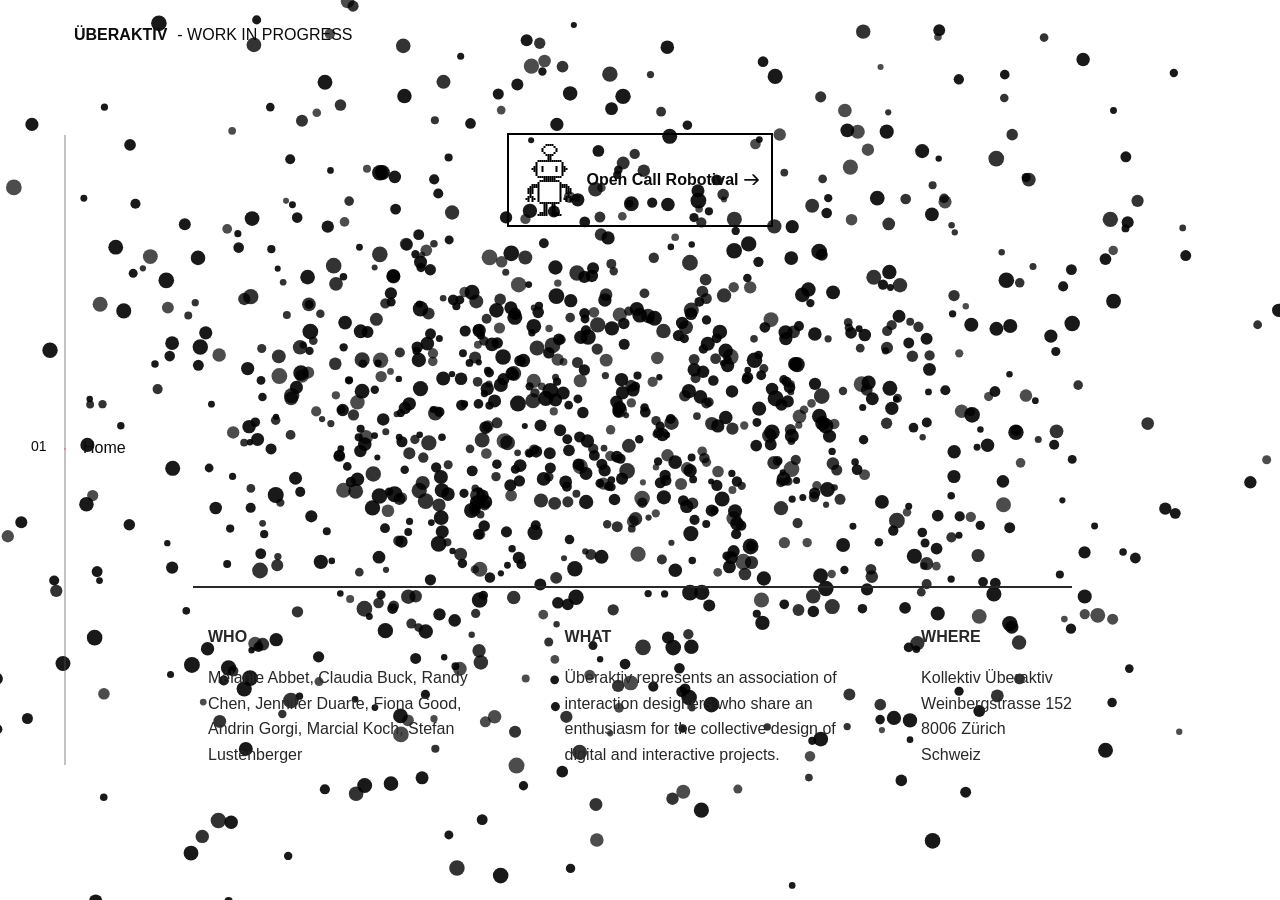
==== commit 27cd3e54: "fix" ====
--- a/index.html
+++ b/index.html
@@ -57,17 +57,17 @@
                 <!-- <h1>ÜBERAKTIV</h1> -->
                 <!-- <h2>Creating interactive experiences that matter.</h2> -->
                 
-                <a href="/assets/pdf/BitsNBolts_EN_Web.pdf" download> TEST
-                </a>
-                <button class="cta">
+                <a href="./assets/pdf/BitsNBolts_EN_Web.pdf" download>
+                  <button class="cta">
                     <div class="robot1"></div>
                     Open Call Robotival
                     <svg version="1.1" id="Layer_1" xmlns="http://www.w3.org/2000/svg" xmlns:xlink="http://www.w3.org/1999/xlink" x="0px" y="0px" viewBox="0 0 150 118" style="enable-background:new 0 0 150 118;" xml:space="preserve">
-                    <g transform="translate(0.000000,118.000000) scale(0.100000,-0.100000)">
-                      <path d="M870,1167c-34-17-55-57-46-90c3-15,81-100,194-211l187-185l-565-1c-431,0-571-3-590-13c-55-28-64-94-18-137c21-20,33-20,597-20h575l-192-193C800,103,794,94,849,39c20-20,39-29,61-29c28,0,63,30,298,262c147,144,272,271,279,282c30,51,23,60-219,304C947,1180,926,1196,870,1167z"/>
-                    </g>
+                      <g transform="translate(0.000000,118.000000) scale(0.100000,-0.100000)">
+                        <path d="M870,1167c-34-17-55-57-46-90c3-15,81-100,194-211l187-185l-565-1c-431,0-571-3-590-13c-55-28-64-94-18-137c21-20,33-20,597-20h575l-192-193C800,103,794,94,849,39c20-20,39-29,61-29c28,0,63,30,298,262c147,144,272,271,279,282c30,51,23,60-219,304C947,1180,926,1196,870,1167z"/>
+                      </g>
                     </svg>
-                </button>
+                  </button>
+                </a>
                 <!-- <img src="assets/img/woman.gif" style="transform: scale(-1, 1);" alt="Welcome"> -->
               </div>
               <div class="intro--options">
--- a/assets/css/main.css
+++ b/assets/css/main.css
@@ -576,6 +576,9 @@
   display: flex;
   justify-content: center;
 }
+.intro--banner a {
+  all: unset;
+}
 .intro--banner::before {
   content: "";
   position: absolute;
